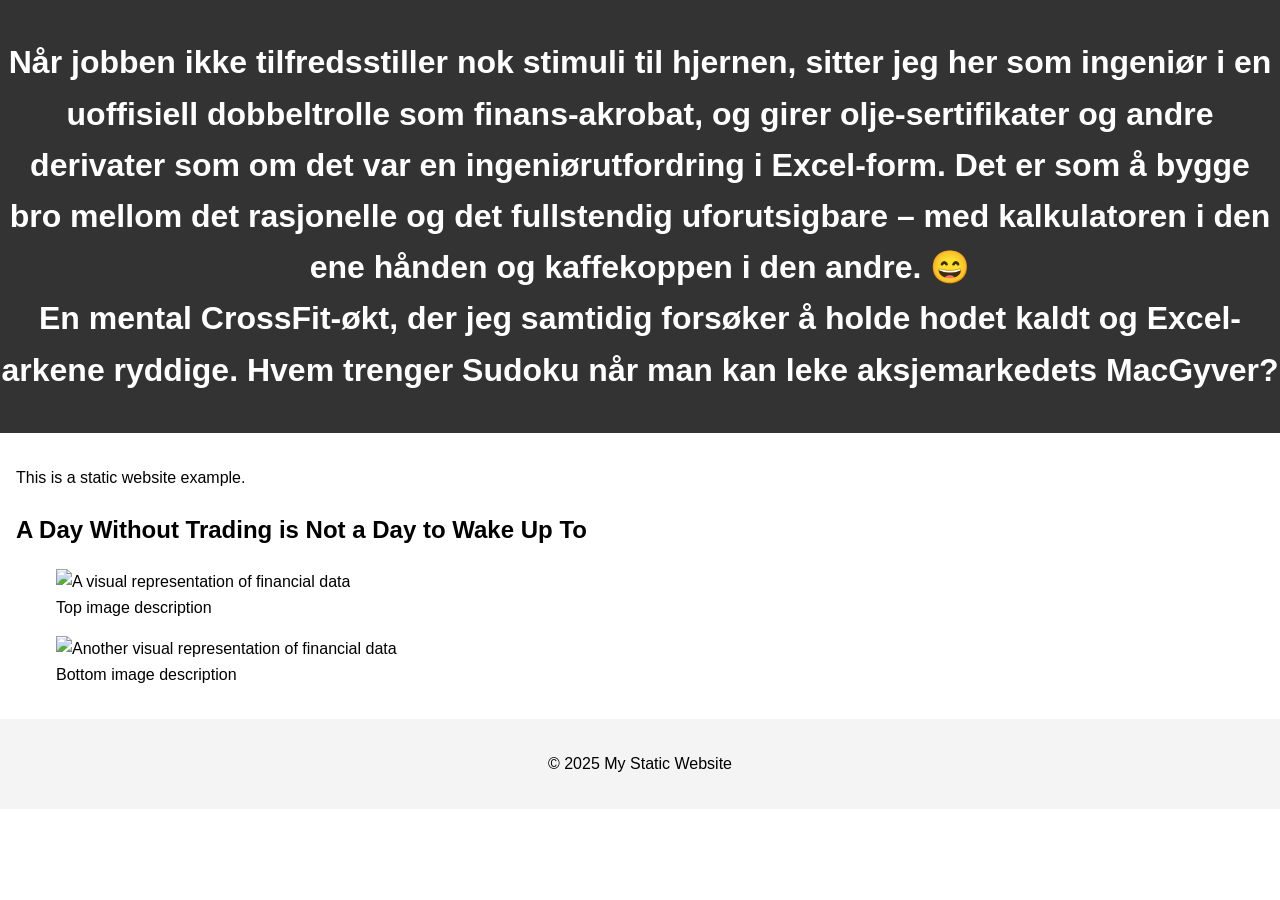
==== index.html @ ed8098d7 "Update index.html" ====
<!DOCTYPE html>
<html lang="en">
<head>
    <meta charset="UTF-8">
    <meta name="viewport" content="width=device-width, initial-scale=1.0">
    <title>My Static Website</title>
    <link rel="stylesheet" href="styles.css">
</head>
<body>
    <header>
        <h1>
            Når jobben ikke tilfredsstiller nok stimuli til hjernen, sitter jeg her som ingeniør i en uoffisiell
            dobbeltrolle som finans-akrobat, og girer olje-sertifikater og andre derivater som om det var en 
            ingeniørutfordring i Excel-form. Det er som å bygge bro mellom det rasjonelle og det fullstendig
            uforutsigbare – med kalkulatoren i den ene hånden og kaffekoppen i den andre.
             😄 
            <br>
            En mental CrossFit-økt, der jeg samtidig forsøker å holde hodet kaldt
            og Excel-arkene ryddige. Hvem trenger Sudoku når man kan leke aksjemarkedets MacGyver?
        </h1>
    </header>
    <main>
        <p>This is a static website example.</p>
        <h2>A Day Without Trading is Not a Day to Wake Up To</h2> 
        <figure>
            <img src="images/download.jpeg" alt="A visual representation of financial data">
            <figcaption>Top image description</figcaption>
        </figure>
        <figure>
            <img src="images/9fu8io.jpg" alt="Another visual representation of financial data">
            <figcaption>Bottom image description</figcaption>
        </figure>
    </main>
    <footer>
        <p>&copy; 2025 My Static Website</p>
    </footer>
</body>
</html>
---- styles.css ----
/* General styles */
body {
    font-family: Arial, sans-serif;
    line-height: 1.6;
    margin: 0;
    padding: 0;
}

/* Header styles */
header {
    background: #333;
    color: #fff;
    padding: 1rem 0;
    text-align: center;
}

/* Main content styles */
main {
    padding: 1rem;
}

/* Footer styles */
footer {
    text-align: center;
    background: #f4f4f4;
    padding: 1rem;
}

/* Image container styles */
.image-container {
    display: flex;
    flex-direction: column; /* Stack images vertically */
    align-items: center; /* Center images horizontally */
    gap: 50px; /* Add spacing between the images */
    margin-top: 20px;
}

/* Top image styles */
.image-container .top-image {
    width: 300px;
    height: 200px;
    background-image: url('download.jpeg'); /* Path to the top image */
    background-size: cover; /* Ensure the image covers the container */
    background-position: center; /* Center the image */
    border: 1px solid #ccc; /* Optional: border around the image */
    margin-bottom: 50px; /* Space below the top image */
}

/* Bottom image styles */
.image-container .bottom-image {
    width: 300px;
    height: 200px;
    background-image: url('9fu8io.jpg'); /* Path to the bottom image */
    background-size: cover; /* Ensure the image covers the container */
    background-position: center; /* Center the image */
    border: 1px solid #ccc; /* Optional: border around the image */
}
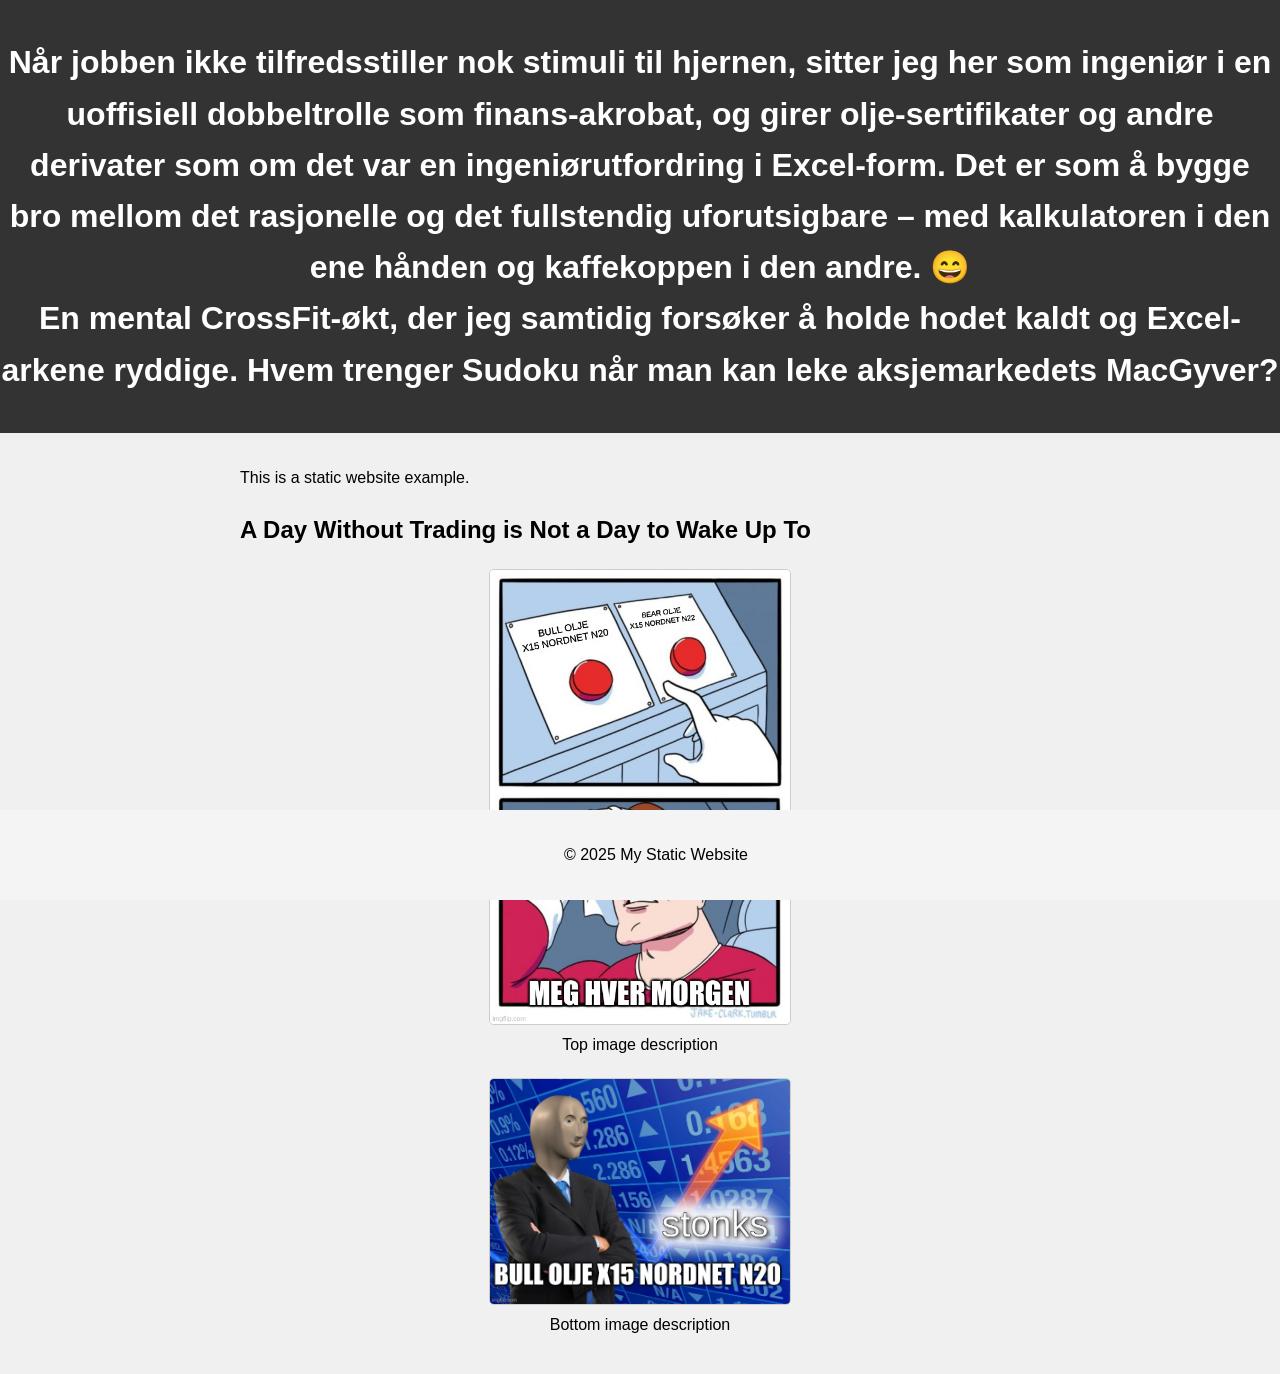
==== commit f4db2632: "Update index.html" ====
--- a/index.html
+++ b/index.html
@@ -23,11 +23,11 @@
         <p>This is a static website example.</p>
         <h2>A Day Without Trading is Not a Day to Wake Up To</h2> 
         <figure>
-            <img src="images/download.jpeg" alt="A visual representation of financial data">
+            <img src="download.jpeg" alt="A visual representation of financial data">
             <figcaption>Top image description</figcaption>
         </figure>
         <figure>
-            <img src="images/9fu8io.jpg" alt="Another visual representation of financial data">
+            <img src="9fu8io.jpg" alt="Another visual representation of financial data">
             <figcaption>Bottom image description</figcaption>
         </figure>
     </main>
--- a/styles.css
+++ b/styles.css
@@ -4,11 +4,12 @@
     line-height: 1.6;
     margin: 0;
     padding: 0;
+    background-color: #f0f0f0; /* Light gray background */
 }
 
 /* Header styles */
 header {
-    background: #333;
+    background-color: #333;
     color: #fff;
     padding: 1rem 0;
     text-align: center;
@@ -17,42 +18,37 @@
 /* Main content styles */
 main {
     padding: 1rem;
+    max-width: 800px; /* Limit width for better readability */
+    margin: 0 auto; /* Center content horizontally */
 }
 
 /* Footer styles */
 footer {
     text-align: center;
-    background: #f4f4f4;
+    background-color: #f4f4f4;
     padding: 1rem;
+    position: fixed; /* Make footer stick to the bottom */
+    bottom: 0;
+    width: 100%;
 }
 
 /* Image container styles */
-.image-container {
-    display: flex;
-    flex-direction: column; /* Stack images vertically */
-    align-items: center; /* Center images horizontally */
-    gap: 50px; /* Add spacing between the images */
-    margin-top: 20px;
+figure {
+    margin: 20px 0; 
+    text-align: center; 
 }
 
-/* Top image styles */
-.image-container .top-image {
-    width: 300px;
-    height: 200px;
-    background-image: url('download.jpeg'); /* Path to the top image */
-    background-size: cover; /* Ensure the image covers the container */
-    background-position: center; /* Center the image */
-    border: 1px solid #ccc; /* Optional: border around the image */
-    margin-bottom: 50px; /* Space below the top image */
+/* Image styles */
+figure img {
+    max-width: 300px; /* Responsive image sizing */
+    height: auto; 
+    border: 1px solid #ccc; 
+    border-radius: 5px; 
 }
 
-/* Bottom image styles */
-.image-container .bottom-image {
-    width: 300px;
-    height: 200px;
-    background-image: url('9fu8io.jpg'); /* Path to the bottom image */
-    background-size: cover; /* Ensure the image covers the container */
-    background-position: center; /* Center the image */
-    border: 1px solid #ccc; /* Optional: border around the image */
+/* Responsive adjustments */
+@media (max-width: 600px) {
+    figure img {
+        max-width: 100%; 
+    }
 }
-
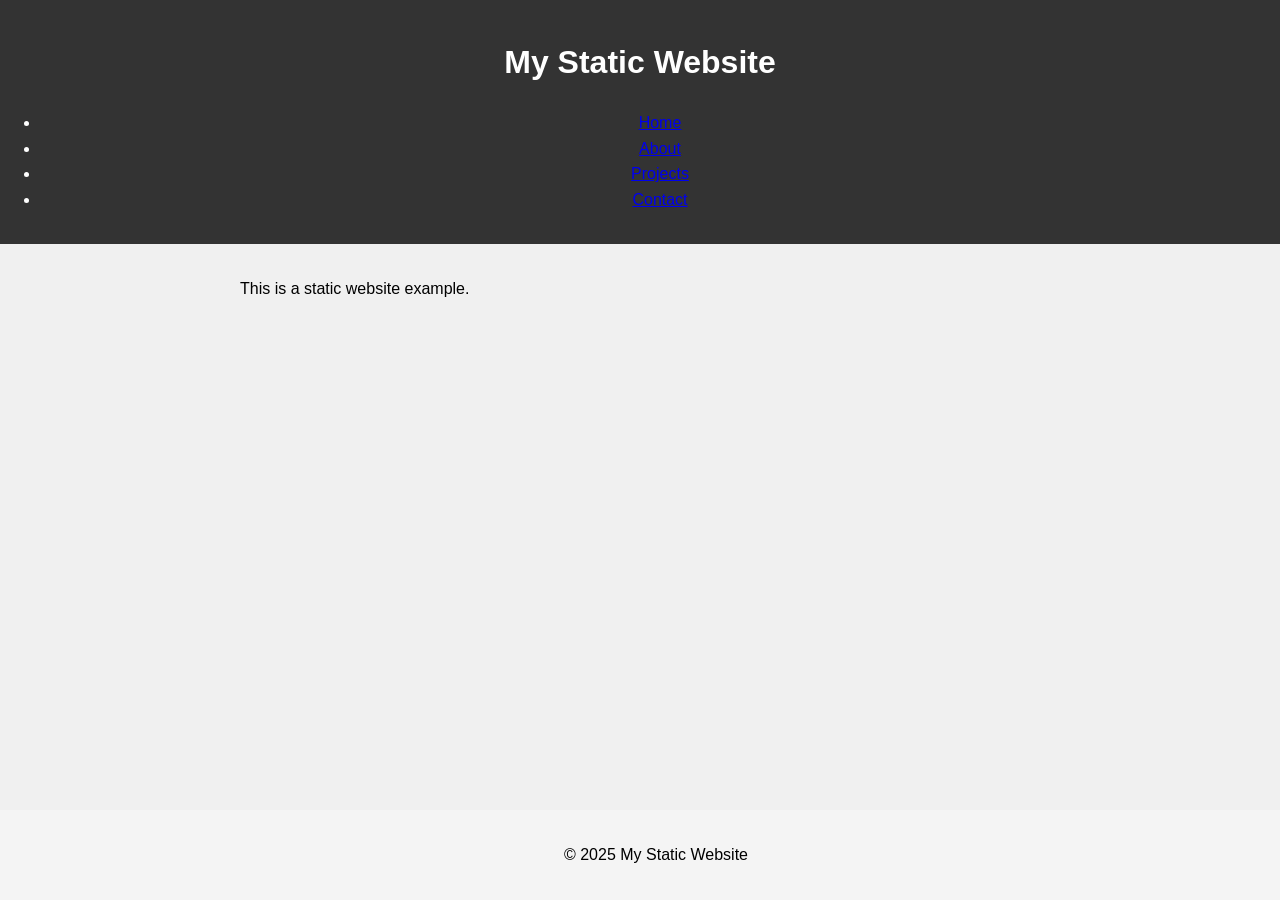
==== commit 43ca78e5: "Update index.html" ====
--- a/index.html
+++ b/index.html
@@ -1,38 +1,33 @@
 <!DOCTYPE html>
 <html lang="en">
 <head>
-    <meta charset="UTF-8">
-    <meta name="viewport" content="width=device-width, initial-scale=1.0">
-    <title>My Static Website</title>
-    <link rel="stylesheet" href="styles.css">
+  <meta charset="UTF-8">
+  <meta name="viewport" content="width=device-width, initial-scale=1">
+  <title>My Static Website</title>
+  <link rel="stylesheet" href="styles.css">
 </head>
 <body>
-    <header>
-        <h1>
-            Når jobben ikke tilfredsstiller nok stimuli til hjernen, sitter jeg her som ingeniør i en uoffisiell
-            dobbeltrolle som finans-akrobat, og girer olje-sertifikater og andre derivater som om det var en 
-            ingeniørutfordring i Excel-form. Det er som å bygge bro mellom det rasjonelle og det fullstendig
-            uforutsigbare – med kalkulatoren i den ene hånden og kaffekoppen i den andre.
-             😄 
-            <br>
-            En mental CrossFit-økt, der jeg samtidig forsøker å holde hodet kaldt
-            og Excel-arkene ryddige. Hvem trenger Sudoku når man kan leke aksjemarkedets MacGyver?
-        </h1>
-    </header>
-    <main>
-        <p>This is a static website example.</p>
-        <h2>A Day Without Trading is Not a Day to Wake Up To</h2> 
-        <figure>
-            <img src="download.jpeg" alt="A visual representation of financial data">
-            <figcaption>Top image description</figcaption>
-        </figure>
-        <figure>
-            <img src="9fu8io.jpg" alt="Another visual representation of financial data">
-            <figcaption>Bottom image description</figcaption>
-        </figure>
-    </main>
-    <footer>
-        <p>&copy; 2025 My Static Website</p>
-    </footer>
+  <header>
+    <div class="container">
+      <h1>My Static Website</h1>
+      <nav>
+        <ul class="nav-menu">
+          <li><a href="index.html" class="active">Home</a></li>
+          <li><a href="about.html">About</a></li>
+          <li><a href="projects.html">Projects</a></li>
+          <li><a href="contact.html">Contact</a></li>
+        </ul>
+      </nav>
+    </div>
+  </header>
+
+  <main>
+    <p>This is a static website example.</p>
+    <!-- rest of your index content -->
+  </main>
+
+  <footer>
+    <p>&copy; 2025 My Static Website</p>
+  </footer>
 </body>
 </html>
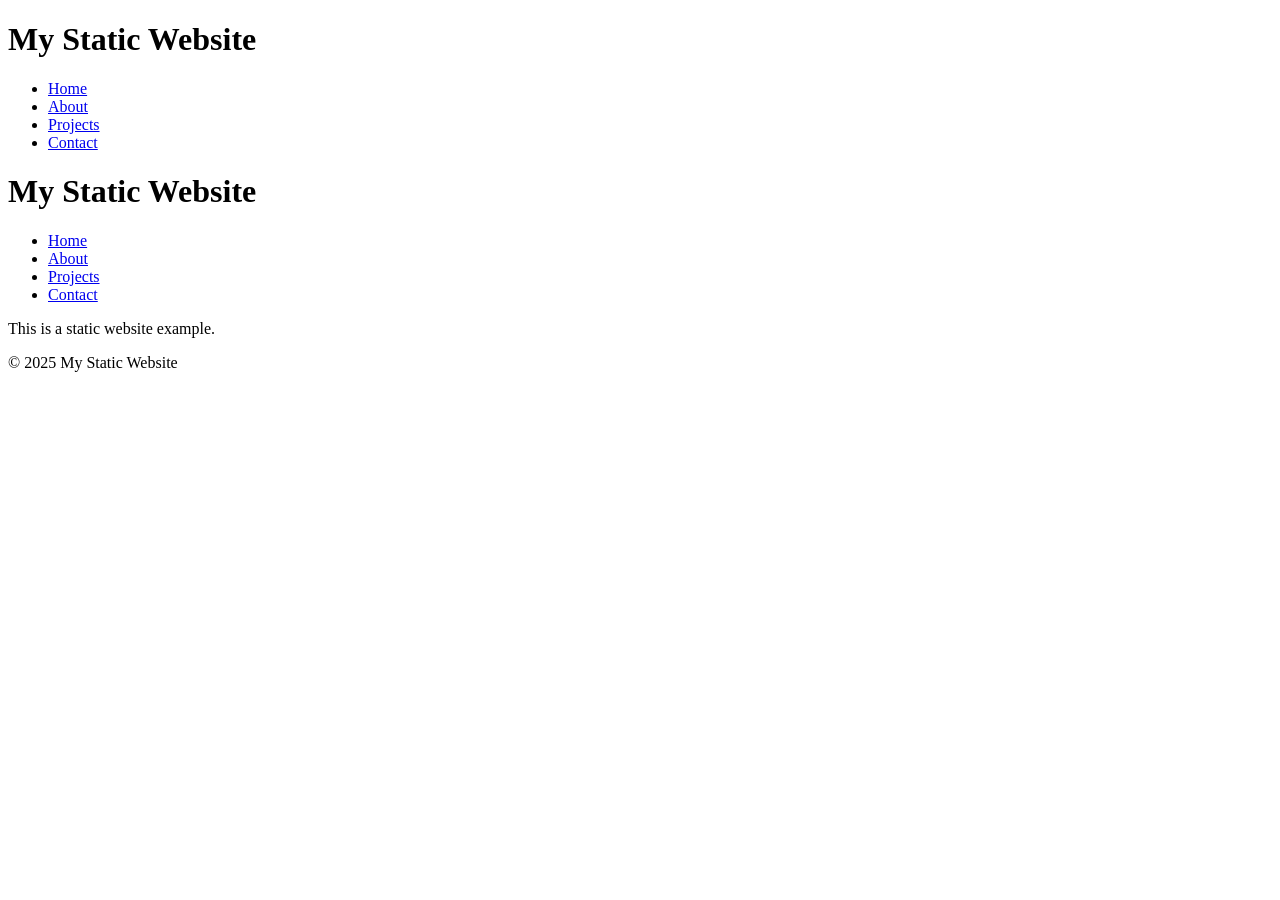
==== commit 0f4fffe1: "Update index.html" ====
--- a/index.html
+++ b/index.html
@@ -1,11 +1,19 @@
 <!DOCTYPE html>
 <html lang="en">
-<head>
-  <meta charset="UTF-8">
-  <meta name="viewport" content="width=device-width, initial-scale=1">
-  <title>My Static Website</title>
-  <link rel="stylesheet" href="styles.css">
-</head>
+<header>
+  <div class="container nav-container">
+    <h1 class="site-title">My Static Website</h1>
+    <nav>
+      <ul class="nav-menu">
+        <li><a href="index.html" class="active">Home</a></li>
+        <li><a href="about.html">About</a></li>
+        <li><a href="projects.html">Projects</a></li>
+        <li><a href="contact.html">Contact</a></li>
+      </ul>
+    </nav>
+  </div>
+</header>
+
 <body>
   <header>
     <div class="container">
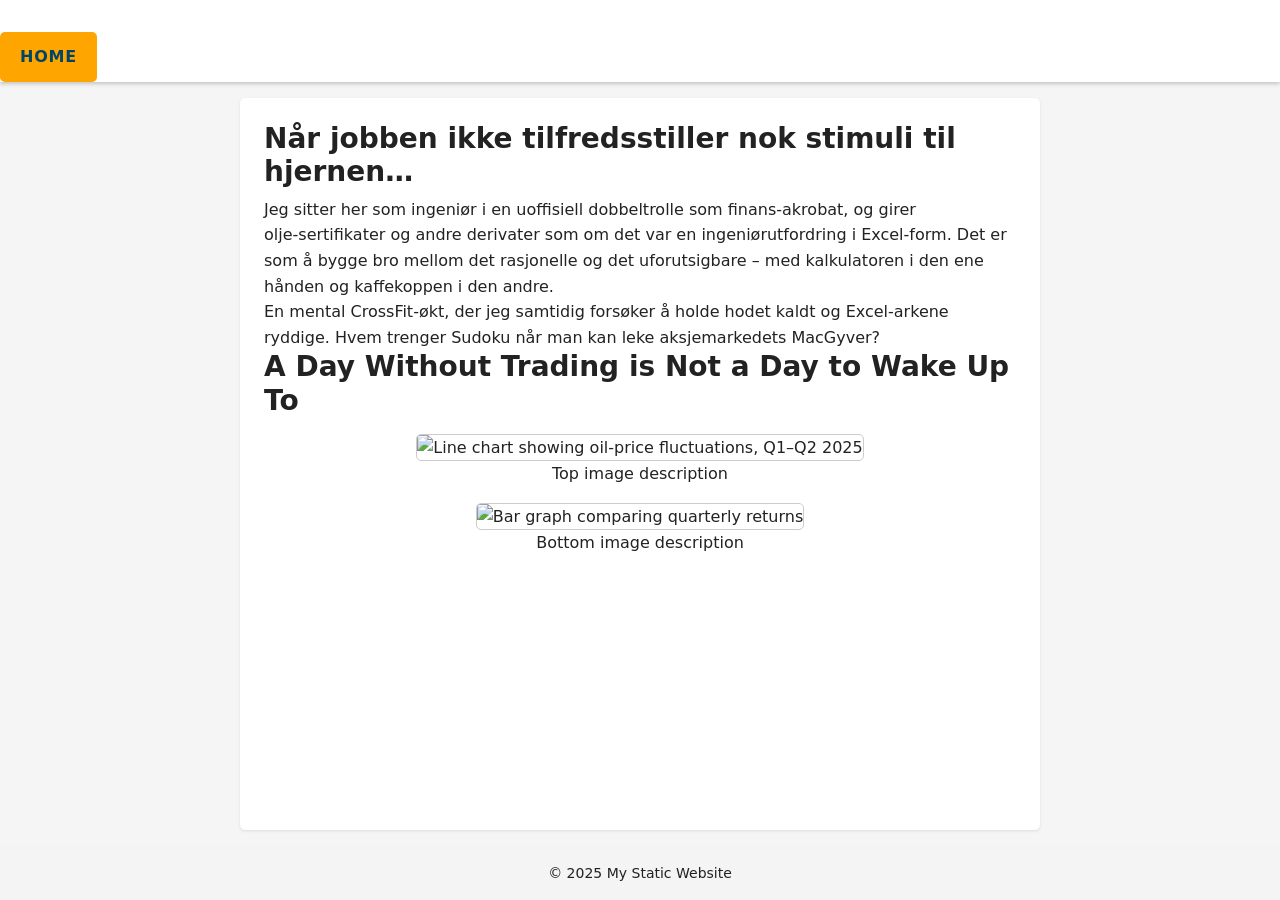
==== commit d5e7a8b1: "Update index.html" ====
--- a/index.html
+++ b/index.html
@@ -1,23 +1,16 @@
 <!DOCTYPE html>
 <html lang="en">
-<header>
-  <div class="container nav-container">
-    <h1 class="site-title">My Static Website</h1>
-    <nav>
-      <ul class="nav-menu">
-        <li><a href="index.html" class="active">Home</a></li>
-        <li><a href="about.html">About</a></li>
-        <li><a href="projects.html">Projects</a></li>
-        <li><a href="contact.html">Contact</a></li>
-      </ul>
-    </nav>
-  </div>
-</header>
-
+<head>
+  <meta charset="UTF-8">
+  <meta name="viewport" content="width=device-width, initial-scale=1">
+  <title>My Static Website</title>
+  <link rel="stylesheet" href="styles.css">
+</head>
 <body>
   <header>
-    <div class="container">
-      <h1>My Static Website</h1>
+    <div class="container nav-container">
+      <!-- Only H1 on the page: site title -->
+      <h1 class="site-title">My Static Website</h1>
       <nav>
         <ul class="nav-menu">
           <li><a href="index.html" class="active">Home</a></li>
@@ -30,8 +23,37 @@
   </header>
 
   <main>
-    <p>This is a static website example.</p>
-    <!-- rest of your index content -->
+    <!-- Demote the long tagline to H2 (or <p>) -->
+    <section>
+      <h2>Når jobben ikke tilfredsstiller nok stimuli til hjernen…</h2>
+      <p>
+        Jeg sitter her som ingeniør i en uoffisiell dobbeltrolle som finans‑akrobat, og girer olje‑sertifikater 
+        og andre derivater som om det var en ingeniørutfordring i Excel‑form. Det er som å bygge bro mellom 
+        det rasjonelle og det uforutsigbare – med kalkulatoren i den ene hånden og kaffekoppen i den andre.
+      </p>
+      <p>
+        En mental CrossFit‑økt, der jeg samtidig forsøker å holde hodet kaldt
+        og Excel‑arkene ryddige. Hvem trenger Sudoku når man kan leke aksjemarkedets MacGyver?
+      </p>
+    </section>
+
+    <section>
+      <h2>A Day Without Trading is Not a Day to Wake Up To</h2>
+      <figure>
+        <picture>
+          <source srcset="download.webp" type="image/webp">
+          <img src="download.jpeg" alt="Line chart showing oil‑price fluctuations, Q1–Q2 2025" loading="lazy">
+        </picture>
+        <figcaption>Top image description</figcaption>
+      </figure>
+      <figure>
+        <picture>
+          <source srcset="9fu8io.webp" type="image/webp">
+          <img src="9fu8io.jpg" alt="Bar graph comparing quarterly returns" loading="lazy">
+        </picture>
+        <figcaption>Bottom image description</figcaption>
+      </figure>
+    </section>
   </main>
 
   <footer>
--- a/styles.css
+++ b/styles.css
@@ -0,0 +1,195 @@
+
+
+/* ==========================================================================
+   1. Theme Variables
+   ========================================================================== */
+:root {
+    --font-sans: system-ui, -apple-system, BlinkMacSystemFont, "Segoe UI", Roboto,
+                 Arial, sans-serif;
+    --color-bg: #f5f5f5;           /* light‑grey page background */
+    --color-header: #004466;       /* dark blue nav bar */
+    --color-header-text: #ffffff;  /* header text */
+    --color-text: #222222;         /* body text */
+    --color-footer-bg: #f4f4f4;     /* footer background */
+    --color-border: #cccccc;       /* borders */
+    --color-accent: #ffa500;       /* active link accent */
+    --color-hover: #0277bd;        /* hover state */
+    --space: 1rem;                 /* base spacing */
+    --radius: 0.3125rem;           /* border‑radius (5px) */
+}
+
+/* ==========================================================================
+   2. Global Resets & Base Layout
+   ========================================================================== */
+*,
+*::before,
+*::after {
+    box-sizing: border-box;
+    margin: 0;
+    padding: 0;
+}
+
+html, body {
+    height: 100%;
+}
+
+body {
+    display: flex;
+    flex-direction: column;
+    font-family: var(--font-sans);
+    line-height: 1.6;
+    background-color: var(--color-bg);
+    color: var(--color-text);
+}
+
+/* ==========================================================================
+   3. Header & Navigation
+   ========================================================================== */
+header {
+    box-shadow: 0 2px 4px rgba(0,0,0,0.2);
+}
+
+.nav-container {
+    background-color: var(--color-header);
+}
+
+.nav-container .container {
+    display: flex;
+    align-items: center;
+    justify-content: space-between;
+    max-width: 50rem;      /* 800px */
+    margin: 0 auto;
+    padding: var(--space);
+}
+
+.site-title {
+    font-size: 1.25rem;
+    color: var(--color-header-text);
+    margin-right: 2rem;
+}
+
+nav .nav-menu {
+    list-style: none;
+    display: flex;
+    gap: calc(var(--space) * 1.5);
+}
+
+nav .nav-menu a {
+    display: block;
+    padding: 0.75rem 1.25rem;
+    font-weight: 700;
+    letter-spacing: 0.05em;
+    text-transform: uppercase;
+    color: var(--color-header-text);
+    text-decoration: none;
+    border-radius: var(--radius);
+    transition: background-color 0.25s, transform 0.15s;
+}
+
+nav .nav-menu a:hover,
+nav .nav-menu a:focus {
+    background-color: var(--color-hover);
+    transform: translateY(-2px);
+}
+
+nav .nav-menu a.active {
+    background-color: var(--color-accent);
+    color: var(--color-header);
+}
+
+/* ==========================================================================
+   4. Main Content Area
+   ========================================================================== */
+.container,
+main {
+    background-color: #ffffff;
+}
+
+main {
+    flex: 1;
+    padding: var(--space);
+    max-width: 50rem;      /* 800px */
+    width: 100%;
+    margin: var(--space) auto;
+    box-shadow: 0 1px 3px rgba(0,0,0,0.1);
+    border-radius: var(--radius);
+}
+
+/* ==========================================================================
+   5. Footer
+   ========================================================================== */
+footer {
+    background-color: var(--color-footer-bg);
+    padding: var(--space);
+    text-align: center;
+    font-size: 0.875rem;   /* 14px */
+}
+
+/* ==========================================================================
+   6. Typography
+   ========================================================================== */
+h1, h2, h3, h4, h5, h6 {
+    line-height: 1.2;
+    margin-bottom: calc(var(--space) / 2);
+}
+
+h1 { font-size: clamp(1.5rem, 4vw, 2.5rem); }
+h2 { font-size: clamp(1.25rem, 3vw, 1.75rem); }
+
+p + h2 {
+    margin-top: var(--space);
+}
+
+/* ==========================================================================
+   7. Figures & Images
+   ========================================================================== */
+figure {
+    margin: var(--space) 0;
+    text-align: center;
+}
+
+figure img {
+    max-width: 100%;
+    height: auto;
+    border: 1px solid var(--color-border);
+    border-radius: var(--radius);
+}
+
+/* ==========================================================================
+   8. Utility Classes
+   ========================================================================== */
+/* For screen‑reader only text */
+.visually-hidden {
+    position: absolute !important;
+    width: 1px; height: 1px;
+    padding: 0; margin: -1px;
+    overflow: hidden;
+    clip: rect(0,0,0,0);
+    white-space: nowrap;
+    border: 0;
+}
+
+/* ==========================================================================
+   9. Focus Styles (Accessibility)
+   ========================================================================== */
+:focus {
+    outline: 2px dashed #005fcc;
+    outline-offset: 2px;
+}
+
+/* ==========================================================================
+   10. Print Styles
+   ========================================================================== */
+@media print {
+    body  { background: #fff; color: #000; }
+    header, footer { display: none; }
+}
+
+/* ==========================================================================
+   11. Responsive (Mobile‑First)
+   ========================================================================== */
+@media (min-width: 37.5rem) { /* 600px */
+    main {
+        padding: calc(var(--space) * 1.5);
+    }
+}
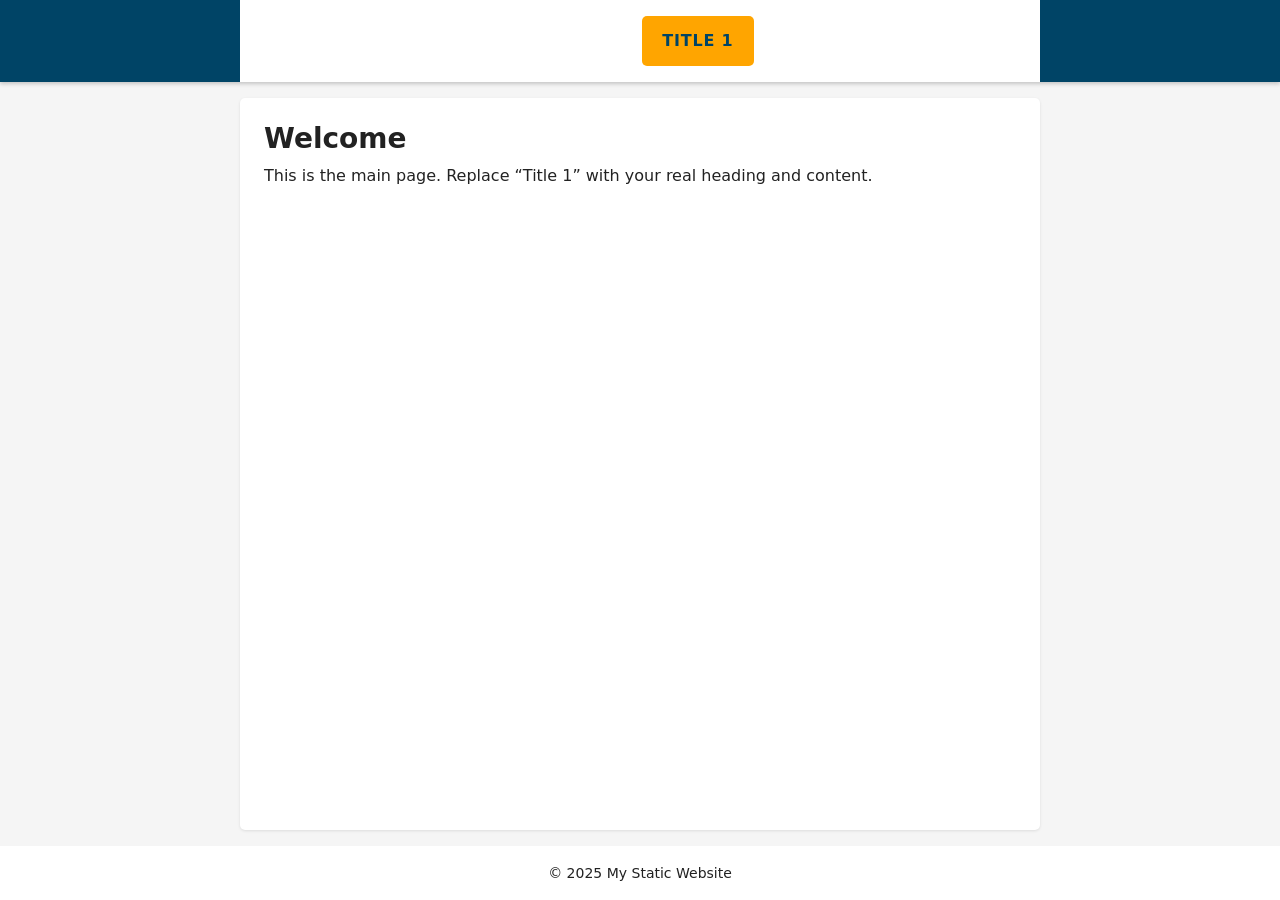
==== commit b8cf3599: "Update index.html" ====
--- a/index.html
+++ b/index.html
@@ -2,62 +2,34 @@
 <html lang="en">
 <head>
   <meta charset="UTF-8">
-  <meta name="viewport" content="width=device-width, initial-scale=1">
+  <meta name="viewport" content="width=device-width,initial-scale=1">
   <title>My Static Website</title>
   <link rel="stylesheet" href="styles.css">
 </head>
 <body>
-  <header>
-    <div class="container nav-container">
-      <!-- Only H1 on the page: site title -->
+  <header class="nav-container">
+    <div class="container">
       <h1 class="site-title">My Static Website</h1>
       <nav>
         <ul class="nav-menu">
-          <li><a href="index.html" class="active">Home</a></li>
-          <li><a href="about.html">About</a></li>
-          <li><a href="projects.html">Projects</a></li>
-          <li><a href="contact.html">Contact</a></li>
+          <li><a href="index.html" class="active">Title 1</a></li>
+          <li><a href="title2.html">Title 2</a></li>
+          <li><a href="title3.html">Title 3</a></li>
         </ul>
       </nav>
     </div>
   </header>
 
-  <main>
-    <!-- Demote the long tagline to H2 (or <p>) -->
+  <main class="container">
     <section>
-      <h2>Når jobben ikke tilfredsstiller nok stimuli til hjernen…</h2>
-      <p>
-        Jeg sitter her som ingeniør i en uoffisiell dobbeltrolle som finans‑akrobat, og girer olje‑sertifikater 
-        og andre derivater som om det var en ingeniørutfordring i Excel‑form. Det er som å bygge bro mellom 
-        det rasjonelle og det uforutsigbare – med kalkulatoren i den ene hånden og kaffekoppen i den andre.
-      </p>
-      <p>
-        En mental CrossFit‑økt, der jeg samtidig forsøker å holde hodet kaldt
-        og Excel‑arkene ryddige. Hvem trenger Sudoku når man kan leke aksjemarkedets MacGyver?
-      </p>
-    </section>
-
-    <section>
-      <h2>A Day Without Trading is Not a Day to Wake Up To</h2>
-      <figure>
-        <picture>
-          <source srcset="download.webp" type="image/webp">
-          <img src="download.jpeg" alt="Line chart showing oil‑price fluctuations, Q1–Q2 2025" loading="lazy">
-        </picture>
-        <figcaption>Top image description</figcaption>
-      </figure>
-      <figure>
-        <picture>
-          <source srcset="9fu8io.webp" type="image/webp">
-          <img src="9fu8io.jpg" alt="Bar graph comparing quarterly returns" loading="lazy">
-        </picture>
-        <figcaption>Bottom image description</figcaption>
-      </figure>
+      <h2>Welcome</h2>
+      <p>This is the main page. Replace “Title 1” with your real heading and content.</p>
     </section>
   </main>
 
-  <footer>
-    <p>&copy; 2025 My Static Website</p>
+  <footer class="container">
+    <p>&copy; 2025 My Static Website</p>
   </footer>
 </body>
 </html>
+
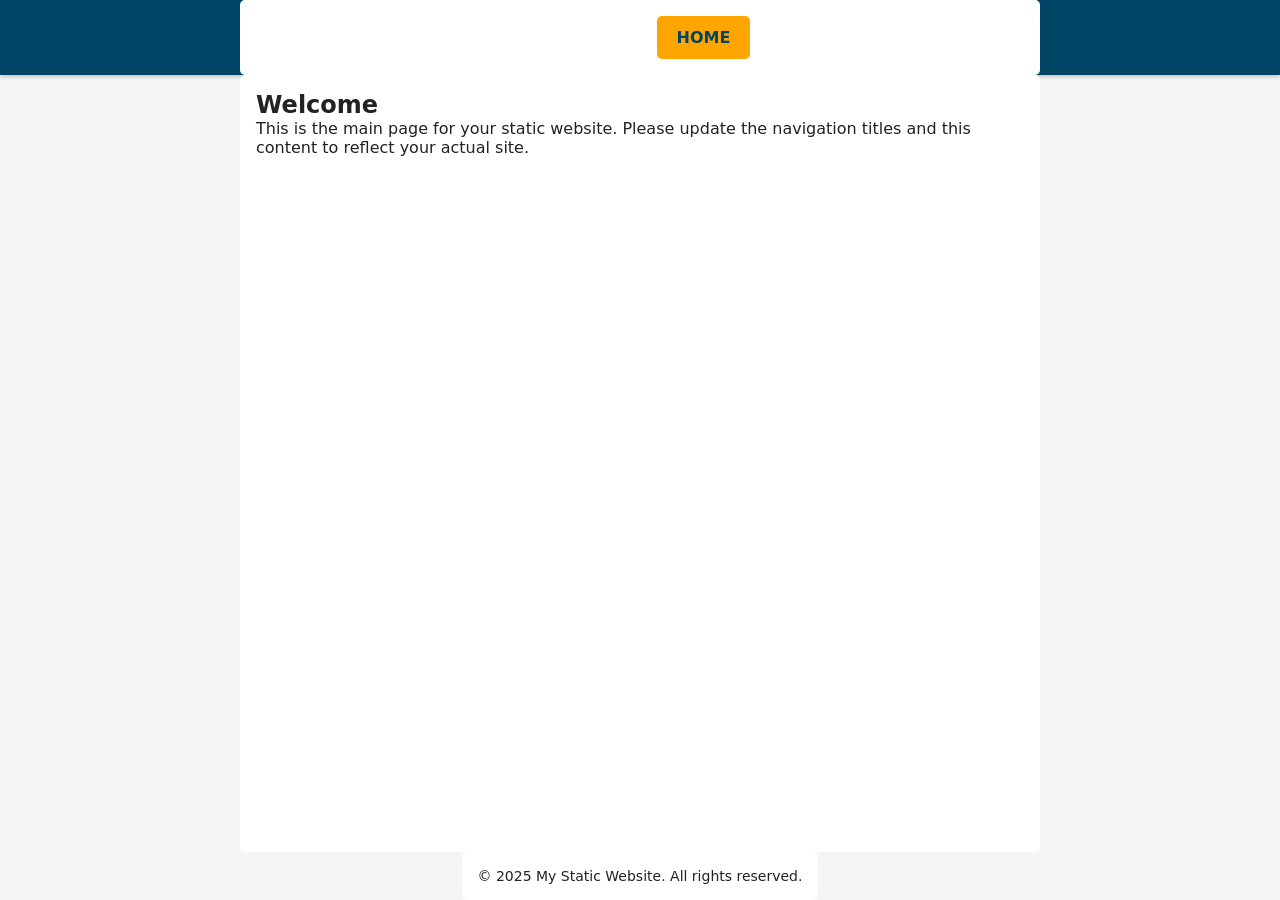
==== commit 10783a5a: "Update index.html" ====
--- a/index.html
+++ b/index.html
@@ -4,17 +4,18 @@
   <meta charset="UTF-8">
   <meta name="viewport" content="width=device-width,initial-scale=1">
   <title>My Static Website</title>
+  <meta name="description" content="Welcome to My Static Website. Learn more about our content and navigation.">
   <link rel="stylesheet" href="styles.css">
 </head>
 <body>
   <header class="nav-container">
     <div class="container">
       <h1 class="site-title">My Static Website</h1>
-      <nav>
+      <nav aria-label="Main navigation">
         <ul class="nav-menu">
-          <li><a href="index.html" class="active">Title 1</a></li>
-          <li><a href="title2.html">Title 2</a></li>
-          <li><a href="title3.html">Title 3</a></li>
+          <li><a href="index.html" class="active" aria-current="page">Home</a></li>
+          <li><a href="title2.html">About</a></li>
+          <li><a href="title3.html">Contact</a></li>
         </ul>
       </nav>
     </div>
@@ -23,13 +24,14 @@
   <main class="container">
     <section>
       <h2>Welcome</h2>
-      <p>This is the main page. Replace “Title 1” with your real heading and content.</p>
+      <p>This is the main page for your static website. Please update the navigation titles and this content to reflect your actual site.</p>
+      <!-- Example image usage -->
+      <!-- <img src="your-image.jpg" alt="Description of image" /> -->
     </section>
   </main>
 
   <footer class="container">
-    <p>&copy; 2025 My Static Website</p>
+    <p>&copy; 2025 My Static Website. All rights reserved.</p>
   </footer>
 </body>
 </html>
-
--- a/styles.css
+++ b/styles.css
@@ -1,195 +1,88 @@
-
-
-/* ==========================================================================
-   1. Theme Variables
-   ========================================================================== */
 :root {
-    --font-sans: system-ui, -apple-system, BlinkMacSystemFont, "Segoe UI", Roboto,
-                 Arial, sans-serif;
-    --color-bg: #f5f5f5;           /* light‑grey page background */
-    --color-header: #004466;       /* dark blue nav bar */
-    --color-header-text: #ffffff;  /* header text */
-    --color-text: #222222;         /* body text */
-    --color-footer-bg: #f4f4f4;     /* footer background */
-    --color-border: #cccccc;       /* borders */
-    --color-accent: #ffa500;       /* active link accent */
-    --color-hover: #0277bd;        /* hover state */
-    --space: 1rem;                 /* base spacing */
-    --radius: 0.3125rem;           /* border‑radius (5px) */
+  --font-sans: system-ui, sans-serif;
+  --bg-page: #f5f5f5;
+  --bg-header: #004466;
+  --text-header: #fff;
+  --text-body: #222;
+  --accent: #ffa500;
+  --hover: #0277bd;
+  --space: 1rem;
+  --radius: 0.3125rem;
 }
 
-/* ==========================================================================
-   2. Global Resets & Base Layout
-   ========================================================================== */
 *,
 *::before,
-*::after {
-    box-sizing: border-box;
-    margin: 0;
-    padding: 0;
+*::after { box-sizing: border-box; margin: 0; padding: 0; }
+
+body {
+  font-family: var(--font-sans);
+  background: var(--bg-page);
+  color: var(--text-body);
+  display: flex;
+  flex-direction: column;
+  min-height: 100vh;
 }
 
-html, body {
-    height: 100%;
-}
-
-body {
-    display: flex;
-    flex-direction: column;
-    font-family: var(--font-sans);
-    line-height: 1.6;
-    background-color: var(--color-bg);
-    color: var(--color-text);
-}
-
-/* ==========================================================================
-   3. Header & Navigation
-   ========================================================================== */
-header {
-    box-shadow: 0 2px 4px rgba(0,0,0,0.2);
+.container {
+  max-width: 50rem;
+  margin: 0 auto;
+  padding: var(--space);
+  background: #fff;
+  border-radius: var(--radius);
 }
 
 .nav-container {
-    background-color: var(--color-header);
+  background: var(--bg-header);
+  box-shadow: 0 2px 4px rgba(0,0,0,0.2);
 }
 
 .nav-container .container {
-    display: flex;
-    align-items: center;
-    justify-content: space-between;
-    max-width: 50rem;      /* 800px */
-    margin: 0 auto;
-    padding: var(--space);
+  display: flex;
+  justify-content: space-between;
+  align-items: center;
 }
 
 .site-title {
-    font-size: 1.25rem;
-    color: var(--color-header-text);
-    margin-right: 2rem;
+  color: var(--text-header);
+  font-size: 1.25rem;
 }
 
 nav .nav-menu {
-    list-style: none;
-    display: flex;
-    gap: calc(var(--space) * 1.5);
+  list-style: none;
+  display: flex;
+  gap: calc(var(--space) * 1.5);
 }
 
 nav .nav-menu a {
-    display: block;
-    padding: 0.75rem 1.25rem;
-    font-weight: 700;
-    letter-spacing: 0.05em;
-    text-transform: uppercase;
-    color: var(--color-header-text);
-    text-decoration: none;
-    border-radius: var(--radius);
-    transition: background-color 0.25s, transform 0.15s;
+  display: block;
+  padding: 0.75rem 1.25rem;
+  color: var(--text-header);
+  text-decoration: none;
+  text-transform: uppercase;
+  font-weight: 700;
+  border-radius: var(--radius);
+  transition: background 0.25s, transform 0.15s;
 }
 
 nav .nav-menu a:hover,
 nav .nav-menu a:focus {
-    background-color: var(--color-hover);
-    transform: translateY(-2px);
+  background: var(--hover);
+  transform: translateY(-2px);
 }
 
 nav .nav-menu a.active {
-    background-color: var(--color-accent);
-    color: var(--color-header);
-}
-
-/* ==========================================================================
-   4. Main Content Area
-   ========================================================================== */
-.container,
-main {
-    background-color: #ffffff;
+  background: var(--accent);
+  color: var(--bg-header);
 }
 
 main {
-    flex: 1;
-    padding: var(--space);
-    max-width: 50rem;      /* 800px */
-    width: 100%;
-    margin: var(--space) auto;
-    box-shadow: 0 1px 3px rgba(0,0,0,0.1);
-    border-radius: var(--radius);
+  flex: 1;
+  margin: var(--space) 0;
 }
 
-/* ==========================================================================
-   5. Footer
-   ========================================================================== */
 footer {
-    background-color: var(--color-footer-bg);
-    padding: var(--space);
-    text-align: center;
-    font-size: 0.875rem;   /* 14px */
+  text-align: center;
+  padding: var(--space);
+  font-size: 0.875rem;
 }
 
-/* ==========================================================================
-   6. Typography
-   ========================================================================== */
-h1, h2, h3, h4, h5, h6 {
-    line-height: 1.2;
-    margin-bottom: calc(var(--space) / 2);
-}
-
-h1 { font-size: clamp(1.5rem, 4vw, 2.5rem); }
-h2 { font-size: clamp(1.25rem, 3vw, 1.75rem); }
-
-p + h2 {
-    margin-top: var(--space);
-}
-
-/* ==========================================================================
-   7. Figures & Images
-   ========================================================================== */
-figure {
-    margin: var(--space) 0;
-    text-align: center;
-}
-
-figure img {
-    max-width: 100%;
-    height: auto;
-    border: 1px solid var(--color-border);
-    border-radius: var(--radius);
-}
-
-/* ==========================================================================
-   8. Utility Classes
-   ========================================================================== */
-/* For screen‑reader only text */
-.visually-hidden {
-    position: absolute !important;
-    width: 1px; height: 1px;
-    padding: 0; margin: -1px;
-    overflow: hidden;
-    clip: rect(0,0,0,0);
-    white-space: nowrap;
-    border: 0;
-}
-
-/* ==========================================================================
-   9. Focus Styles (Accessibility)
-   ========================================================================== */
-:focus {
-    outline: 2px dashed #005fcc;
-    outline-offset: 2px;
-}
-
-/* ==========================================================================
-   10. Print Styles
-   ========================================================================== */
-@media print {
-    body  { background: #fff; color: #000; }
-    header, footer { display: none; }
-}
-
-/* ==========================================================================
-   11. Responsive (Mobile‑First)
-   ========================================================================== */
-@media (min-width: 37.5rem) { /* 600px */
-    main {
-        padding: calc(var(--space) * 1.5);
-    }
-}
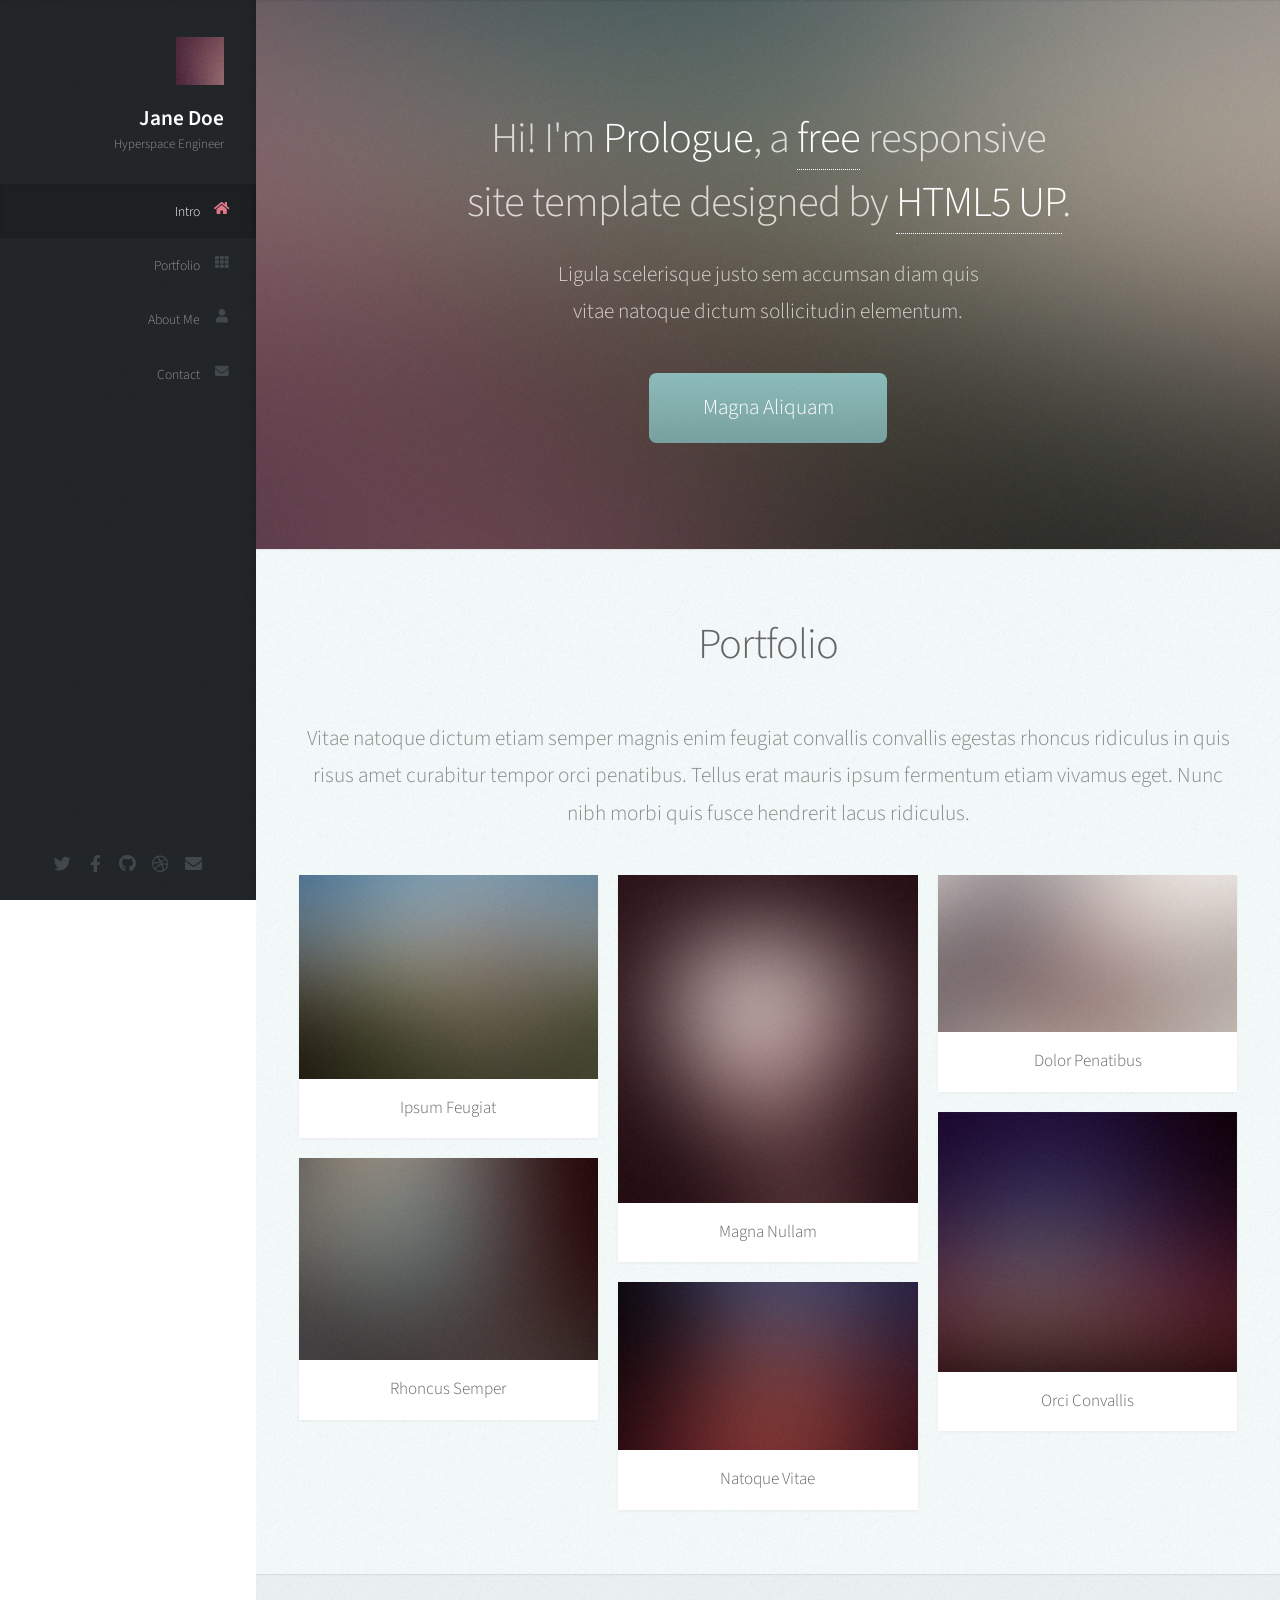
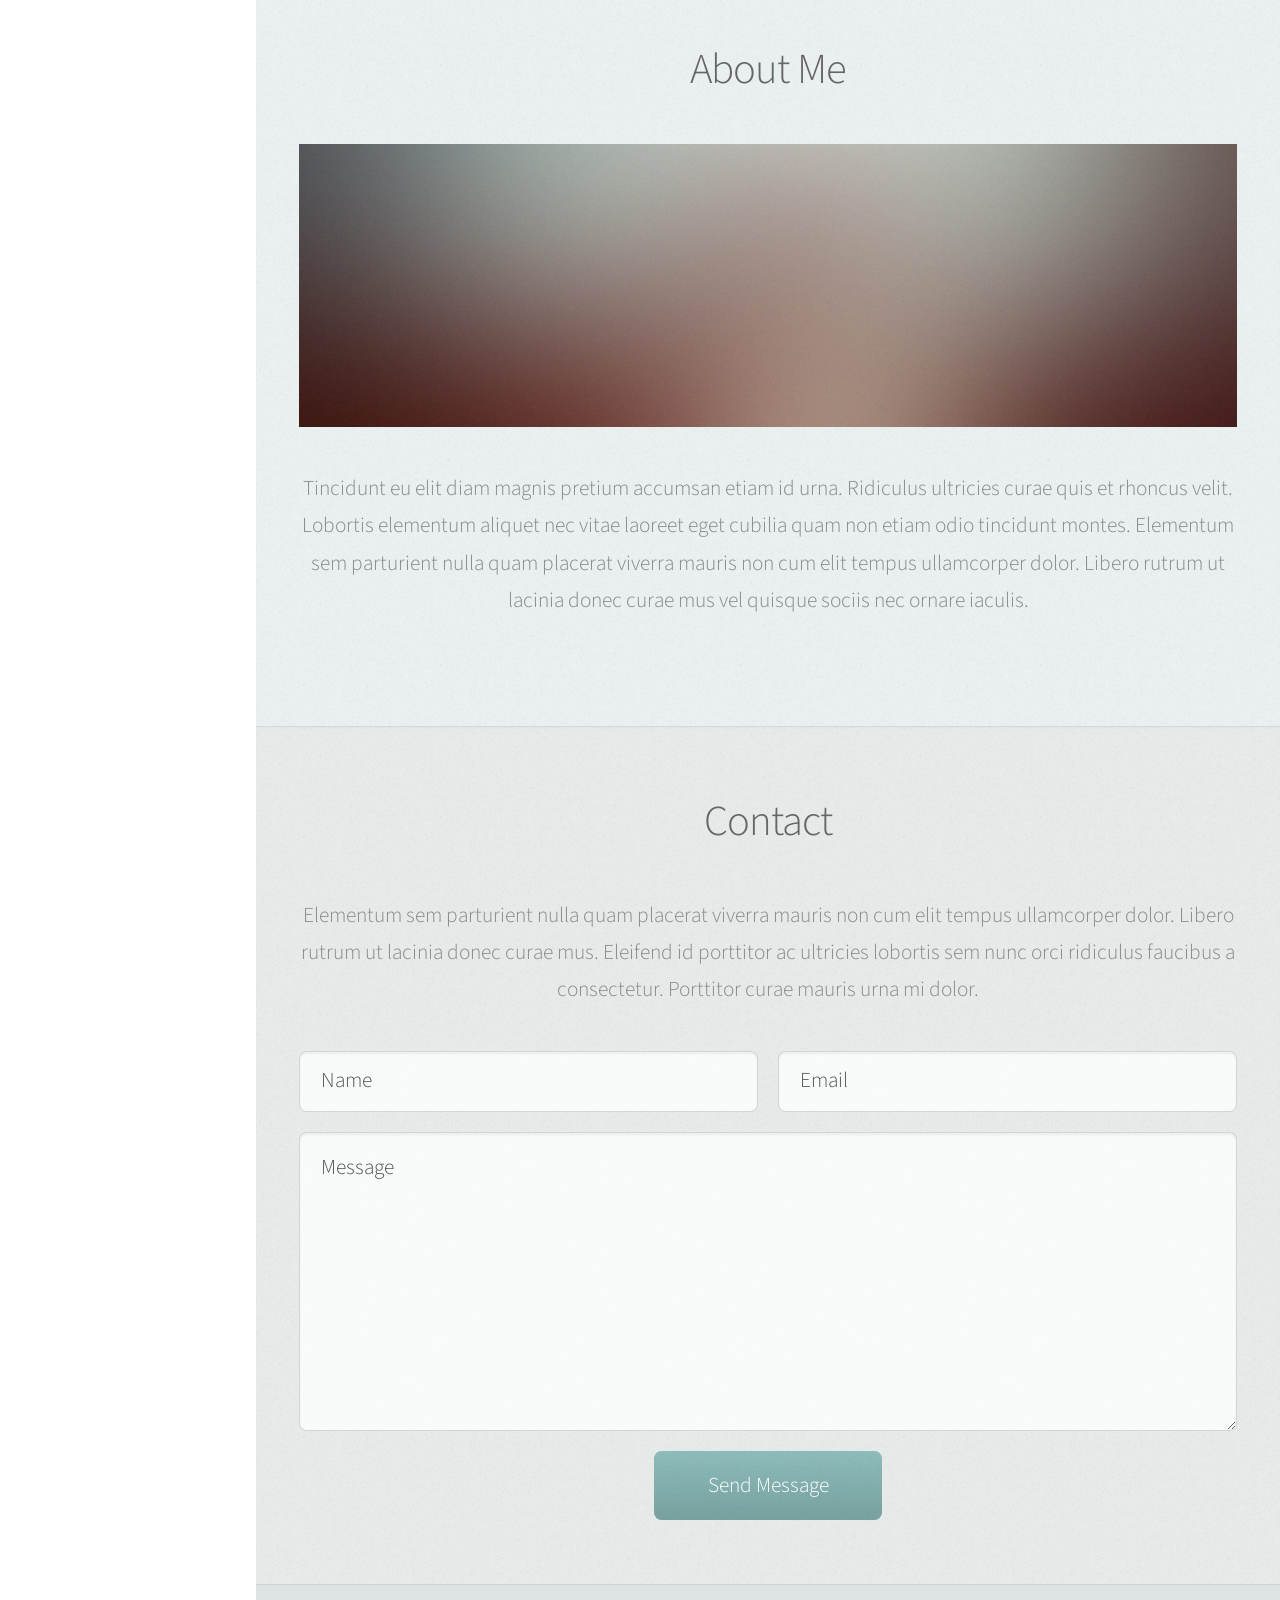
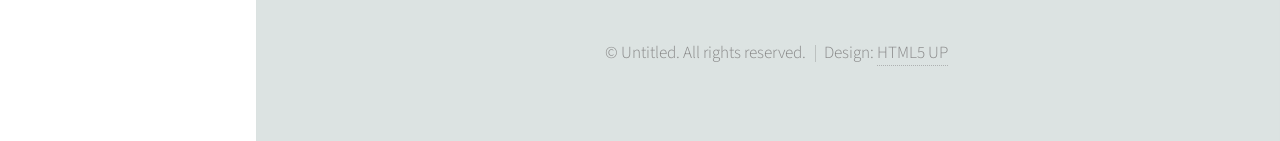
==== commit 922ccd9f: "Add files via upload" ====
--- a/index.html
+++ b/index.html
@@ -1,37 +1,208 @@
-<!DOCTYPE html>
-<html lang="en">
-<head>
-  <meta charset="UTF-8">
-  <meta name="viewport" content="width=device-width,initial-scale=1">
-  <title>My Static Website</title>
-  <meta name="description" content="Welcome to My Static Website. Learn more about our content and navigation.">
-  <link rel="stylesheet" href="styles.css">
-</head>
-<body>
-  <header class="nav-container">
-    <div class="container">
-      <h1 class="site-title">My Static Website</h1>
-      <nav aria-label="Main navigation">
-        <ul class="nav-menu">
-          <li><a href="index.html" class="active" aria-current="page">Home</a></li>
-          <li><a href="title2.html">About</a></li>
-          <li><a href="title3.html">Contact</a></li>
-        </ul>
-      </nav>
-    </div>
-  </header>
-
-  <main class="container">
-    <section>
-      <h2>Welcome</h2>
-      <p>This is the main page for your static website. Please update the navigation titles and this content to reflect your actual site.</p>
-      <!-- Example image usage -->
-      <!-- <img src="your-image.jpg" alt="Description of image" /> -->
-    </section>
-  </main>
-
-  <footer class="container">
-    <p>&copy; 2025 My Static Website. All rights reserved.</p>
-  </footer>
-</body>
-</html>
+<!DOCTYPE HTML>
+<!--
+	Prologue by HTML5 UP
+	html5up.net | @ajlkn
+	Free for personal and commercial use under the CCA 3.0 license (html5up.net/license)
+-->
+<html>
+	<head>
+		<title>Prologue by HTML5 UP</title>
+		<meta charset="utf-8" />
+		<meta name="viewport" content="width=device-width, initial-scale=1, user-scalable=no" />
+		<link rel="stylesheet" href="assets/css/main.css" />
+	</head>
+	<body class="is-preload">
+
+		<!-- Header -->
+			<div id="header">
+
+				<div class="top">
+
+					<!-- Logo -->
+						<div id="logo">
+							<span class="image avatar48"><img src="images/avatar.jpg" alt="" /></span>
+							<h1 id="title">Jane Doe</h1>
+							<p>Hyperspace Engineer</p>
+						</div>
+
+					<!-- Nav -->
+						<nav id="nav">
+							<ul>
+								<li><a href="#top" id="top-link"><span class="icon solid fa-home">Intro</span></a></li>
+								<li><a href="#portfolio" id="portfolio-link"><span class="icon solid fa-th">Portfolio</span></a></li>
+								<li><a href="#about" id="about-link"><span class="icon solid fa-user">About Me</span></a></li>
+								<li><a href="#contact" id="contact-link"><span class="icon solid fa-envelope">Contact</span></a></li>
+							</ul>
+						</nav>
+
+				</div>
+
+				<div class="bottom">
+
+					<!-- Social Icons -->
+						<ul class="icons">
+							<li><a href="#" class="icon brands fa-twitter"><span class="label">Twitter</span></a></li>
+							<li><a href="#" class="icon brands fa-facebook-f"><span class="label">Facebook</span></a></li>
+							<li><a href="#" class="icon brands fa-github"><span class="label">Github</span></a></li>
+							<li><a href="#" class="icon brands fa-dribbble"><span class="label">Dribbble</span></a></li>
+							<li><a href="#" class="icon solid fa-envelope"><span class="label">Email</span></a></li>
+						</ul>
+
+				</div>
+
+			</div>
+
+		<!-- Main -->
+			<div id="main">
+
+				<!-- Intro -->
+					<section id="top" class="one dark cover">
+						<div class="container">
+
+							<header>
+								<h2 class="alt">Hi! I'm <strong>Prologue</strong>, a <a href="http://html5up.net/license">free</a> responsive<br />
+								site template designed by <a href="http://html5up.net">HTML5 UP</a>.</h2>
+								<p>Ligula scelerisque justo sem accumsan diam quis<br />
+								vitae natoque dictum sollicitudin elementum.</p>
+							</header>
+
+							<footer>
+								<a href="#portfolio" class="button scrolly">Magna Aliquam</a>
+							</footer>
+
+						</div>
+					</section>
+
+				<!-- Portfolio -->
+					<section id="portfolio" class="two">
+						<div class="container">
+
+							<header>
+								<h2>Portfolio</h2>
+							</header>
+
+							<p>Vitae natoque dictum etiam semper magnis enim feugiat convallis convallis
+							egestas rhoncus ridiculus in quis risus amet curabitur tempor orci penatibus.
+							Tellus erat mauris ipsum fermentum etiam vivamus eget. Nunc nibh morbi quis
+							fusce hendrerit lacus ridiculus.</p>
+
+							<div class="row">
+								<div class="col-4 col-12-mobile">
+									<article class="item">
+										<a href="#" class="image fit"><img src="images/pic02.jpg" alt="" /></a>
+										<header>
+											<h3>Ipsum Feugiat</h3>
+										</header>
+									</article>
+									<article class="item">
+										<a href="#" class="image fit"><img src="images/pic03.jpg" alt="" /></a>
+										<header>
+											<h3>Rhoncus Semper</h3>
+										</header>
+									</article>
+								</div>
+								<div class="col-4 col-12-mobile">
+									<article class="item">
+										<a href="#" class="image fit"><img src="images/pic04.jpg" alt="" /></a>
+										<header>
+											<h3>Magna Nullam</h3>
+										</header>
+									</article>
+									<article class="item">
+										<a href="#" class="image fit"><img src="images/pic05.jpg" alt="" /></a>
+										<header>
+											<h3>Natoque Vitae</h3>
+										</header>
+									</article>
+								</div>
+								<div class="col-4 col-12-mobile">
+									<article class="item">
+										<a href="#" class="image fit"><img src="images/pic06.jpg" alt="" /></a>
+										<header>
+											<h3>Dolor Penatibus</h3>
+										</header>
+									</article>
+									<article class="item">
+										<a href="#" class="image fit"><img src="images/pic07.jpg" alt="" /></a>
+										<header>
+											<h3>Orci Convallis</h3>
+										</header>
+									</article>
+								</div>
+							</div>
+
+						</div>
+					</section>
+
+				<!-- About Me -->
+					<section id="about" class="three">
+						<div class="container">
+
+							<header>
+								<h2>About Me</h2>
+							</header>
+
+							<a href="#" class="image featured"><img src="images/pic08.jpg" alt="" /></a>
+
+							<p>Tincidunt eu elit diam magnis pretium accumsan etiam id urna. Ridiculus
+							ultricies curae quis et rhoncus velit. Lobortis elementum aliquet nec vitae
+							laoreet eget cubilia quam non etiam odio tincidunt montes. Elementum sem
+							parturient nulla quam placerat viverra mauris non cum elit tempus ullamcorper
+							dolor. Libero rutrum ut lacinia donec curae mus vel quisque sociis nec
+							ornare iaculis.</p>
+
+						</div>
+					</section>
+
+				<!-- Contact -->
+					<section id="contact" class="four">
+						<div class="container">
+
+							<header>
+								<h2>Contact</h2>
+							</header>
+
+							<p>Elementum sem parturient nulla quam placerat viverra
+							mauris non cum elit tempus ullamcorper dolor. Libero rutrum ut lacinia
+							donec curae mus. Eleifend id porttitor ac ultricies lobortis sem nunc
+							orci ridiculus faucibus a consectetur. Porttitor curae mauris urna mi dolor.</p>
+
+							<form method="post" action="#">
+								<div class="row">
+									<div class="col-6 col-12-mobile"><input type="text" name="name" placeholder="Name" /></div>
+									<div class="col-6 col-12-mobile"><input type="text" name="email" placeholder="Email" /></div>
+									<div class="col-12">
+										<textarea name="message" placeholder="Message"></textarea>
+									</div>
+									<div class="col-12">
+										<input type="submit" value="Send Message" />
+									</div>
+								</div>
+							</form>
+
+						</div>
+					</section>
+
+			</div>
+
+		<!-- Footer -->
+			<div id="footer">
+
+				<!-- Copyright -->
+					<ul class="copyright">
+						<li>&copy; Untitled. All rights reserved.</li><li>Design: <a href="http://html5up.net">HTML5 UP</a></li>
+					</ul>
+
+			</div>
+
+		<!-- Scripts -->
+			<script src="assets/js/jquery.min.js"></script>
+			<script src="assets/js/jquery.scrolly.min.js"></script>
+			<script src="assets/js/jquery.scrollex.min.js"></script>
+			<script src="assets/js/browser.min.js"></script>
+			<script src="assets/js/breakpoints.min.js"></script>
+			<script src="assets/js/util.js"></script>
+			<script src="assets/js/main.js"></script>
+
+	</body>
+</html>
--- a/assets/css/main.css
+++ b/assets/css/main.css
@@ -0,0 +1,2633 @@
+@import url("fontawesome-all.min.css");
+@import url("https://fonts.googleapis.com/css?family=Source+Sans+Pro:300,300italic,400,600");
+
+/*
+	Prologue by HTML5 UP
+	html5up.net | @ajlkn
+	Free for personal and commercial use under the CCA 3.0 license (html5up.net/license)
+*/
+
+html, body, div, span, applet, object,
+iframe, h1, h2, h3, h4, h5, h6, p, blockquote,
+pre, a, abbr, acronym, address, big, cite,
+code, del, dfn, em, img, ins, kbd, q, s, samp,
+small, strike, strong, sub, sup, tt, var, b,
+u, i, center, dl, dt, dd, ol, ul, li, fieldset,
+form, label, legend, table, caption, tbody,
+tfoot, thead, tr, th, td, article, aside,
+canvas, details, embed, figure, figcaption,
+footer, header, hgroup, menu, nav, output, ruby,
+section, summary, time, mark, audio, video {
+	margin: 0;
+	padding: 0;
+	border: 0;
+	font-size: 100%;
+	font: inherit;
+	vertical-align: baseline;}
+
+article, aside, details, figcaption, figure,
+footer, header, hgroup, menu, nav, section {
+	display: block;}
+
+body {
+	line-height: 1;
+}
+
+ol, ul {
+	list-style: none;
+}
+
+blockquote, q {
+	quotes: none;
+}
+
+	blockquote:before, blockquote:after, q:before, q:after {
+		content: '';
+		content: none;
+	}
+
+table {
+	border-collapse: collapse;
+	border-spacing: 0;
+}
+
+body {
+	-webkit-text-size-adjust: none;
+}
+
+mark {
+	background-color: transparent;
+	color: inherit;
+}
+
+input::-moz-focus-inner {
+	border: 0;
+	padding: 0;
+}
+
+input, select, textarea {
+	-moz-appearance: none;
+	-webkit-appearance: none;
+	-ms-appearance: none;
+	appearance: none;
+}
+
+/* Basic */
+
+	html {
+		box-sizing: border-box;
+	}
+
+	*, *:before, *:after {
+		box-sizing: inherit;
+	}
+
+	body {
+		background: #fff;
+		font-family: 'Source Sans Pro', sans-serif;
+		font-size: 19pt;
+		font-weight: 300;
+		line-height: 1.75em;
+		color: #888;
+	}
+
+		body.is-preload *, body.is-preload *:before, body.is-preload *:after {
+			-moz-animation: none !important;
+			-webkit-animation: none !important;
+			-ms-animation: none !important;
+			animation: none !important;
+			-moz-transition: none !important;
+			-webkit-transition: none !important;
+			-ms-transition: none !important;
+			transition: none !important;
+		}
+
+	input, textarea, select {
+		font-family: 'Source Sans Pro', sans-serif;
+		font-size: 19pt;
+		font-weight: 300;
+		line-height: 1.75em;
+		color: #888;
+	}
+
+	h1, h2, h3, h4, h5, h6 {
+		font-weight: 300;
+		color: #666;
+		line-height: 1.5em;
+	}
+
+	h1 a, h2 a, h3 a, h4 a, h5 a, h6 a {
+		color: inherit;
+		text-decoration: none;
+	}
+
+		h1 a strong, h2 a strong, h3 a strong, h4 a strong, h5 a strong, h6 a strong {
+			color: #333;
+		}
+
+	h2 {
+		font-size: 2em;
+		letter-spacing: -1px;
+	}
+
+		h2.alt {
+			color: #888;
+		}
+
+			h2.alt strong {
+				color: #666;
+			}
+
+	h3 {
+		font-size: 1.5em;
+	}
+
+	header {
+		margin: 0 0 2em 0;
+	}
+
+		header > p {
+			margin: 1em 0 0 0;
+		}
+
+	footer {
+		margin: 2em 0 0 0;
+	}
+
+	strong, b {
+		font-weight: 300;
+		color: #666;
+	}
+
+	em, i {
+		font-style: italic;
+	}
+
+	a {
+		text-decoration: none;
+		color: inherit;
+		border-bottom: dotted 1px rgba(128, 128, 128, 0.5);
+		-moz-transition: color 0.35s ease-in-out, border-bottom-color 0.35s ease-in-out;
+		-webkit-transition: color 0.35s ease-in-out, border-bottom-color 0.35s ease-in-out;
+		-ms-transition: color 0.35s ease-in-out, border-bottom-color 0.35s ease-in-out;
+		transition: color 0.35s ease-in-out, border-bottom-color 0.35s ease-in-out;
+		outline: 0;
+	}
+
+		a:hover {
+			color: #E27689;
+			border-bottom-color: rgba(255, 255, 255, 0);
+		}
+
+	sub {
+		position: relative;
+		top: 0.5em;
+		font-size: 0.8em;
+	}
+
+	sup {
+		position: relative;
+		top: -0.5em;
+		font-size: 0.8em;
+	}
+
+	hr {
+		border: 0;
+		border-top: solid 1px #ddd;
+	}
+
+	blockquote {
+		border-left: solid 0.5em #ddd;
+		padding: 1em 0 1em 2em;
+		font-style: italic;
+	}
+
+	p, ul, ol, dl, table {
+		margin-bottom: 2em;
+	}
+
+	br.clear {
+		clear: both;
+	}
+
+/* Container */
+
+	.container {
+		margin: 0 auto;
+		max-width: 100%;
+		width: 1400px;
+	}
+
+		@media screen and (min-width: 961px) and (max-width: 1880px) {
+
+			.container {
+				width: 1200px;
+			}
+
+		}
+
+		@media screen and (min-width: 961px) and (max-width: 1620px) {
+
+			.container {
+				width: 960px;
+			}
+
+		}
+
+		@media screen and (min-width: 961px) and (max-width: 1320px) {
+
+			.container {
+				width: 100%;
+			}
+
+		}
+
+		@media screen and (max-width: 960px) {
+
+			.container {
+				width: 100%;
+			}
+
+		}
+
+		@media screen and (max-width: 736px) {
+
+			.container {
+				width: 100%;
+			}
+
+		}
+
+/* Row */
+
+	.row {
+		display: flex;
+		flex-wrap: wrap;
+		box-sizing: border-box;
+		align-items: stretch;
+	}
+
+		.row > * {
+			box-sizing: border-box;
+		}
+
+		.row.gtr-uniform > * > :last-child {
+			margin-bottom: 0;
+		}
+
+		.row.aln-left {
+			justify-content: flex-start;
+		}
+
+		.row.aln-center {
+			justify-content: center;
+		}
+
+		.row.aln-right {
+			justify-content: flex-end;
+		}
+
+		.row.aln-top {
+			align-items: flex-start;
+		}
+
+		.row.aln-middle {
+			align-items: center;
+		}
+
+		.row.aln-bottom {
+			align-items: flex-end;
+		}
+
+		.row > .imp {
+			order: -1;
+		}
+
+		.row > .col-1 {
+			width: 8.33333%;
+		}
+
+		.row > .off-1 {
+			margin-left: 8.33333%;
+		}
+
+		.row > .col-2 {
+			width: 16.66667%;
+		}
+
+		.row > .off-2 {
+			margin-left: 16.66667%;
+		}
+
+		.row > .col-3 {
+			width: 25%;
+		}
+
+		.row > .off-3 {
+			margin-left: 25%;
+		}
+
+		.row > .col-4 {
+			width: 33.33333%;
+		}
+
+		.row > .off-4 {
+			margin-left: 33.33333%;
+		}
+
+		.row > .col-5 {
+			width: 41.66667%;
+		}
+
+		.row > .off-5 {
+			margin-left: 41.66667%;
+		}
+
+		.row > .col-6 {
+			width: 50%;
+		}
+
+		.row > .off-6 {
+			margin-left: 50%;
+		}
+
+		.row > .col-7 {
+			width: 58.33333%;
+		}
+
+		.row > .off-7 {
+			margin-left: 58.33333%;
+		}
+
+		.row > .col-8 {
+			width: 66.66667%;
+		}
+
+		.row > .off-8 {
+			margin-left: 66.66667%;
+		}
+
+		.row > .col-9 {
+			width: 75%;
+		}
+
+		.row > .off-9 {
+			margin-left: 75%;
+		}
+
+		.row > .col-10 {
+			width: 83.33333%;
+		}
+
+		.row > .off-10 {
+			margin-left: 83.33333%;
+		}
+
+		.row > .col-11 {
+			width: 91.66667%;
+		}
+
+		.row > .off-11 {
+			margin-left: 91.66667%;
+		}
+
+		.row > .col-12 {
+			width: 100%;
+		}
+
+		.row > .off-12 {
+			margin-left: 100%;
+		}
+
+		.row.gtr-0 {
+			margin-top: 0px;
+			margin-left: 0px;
+		}
+
+			.row.gtr-0 > * {
+				padding: 0px 0 0 0px;
+			}
+
+			.row.gtr-0.gtr-uniform {
+				margin-top: 0px;
+			}
+
+				.row.gtr-0.gtr-uniform > * {
+					padding-top: 0px;
+				}
+
+		.row.gtr-25 {
+			margin-top: -10px;
+			margin-left: -10px;
+		}
+
+			.row.gtr-25 > * {
+				padding: 10px 0 0 10px;
+			}
+
+			.row.gtr-25.gtr-uniform {
+				margin-top: -10px;
+			}
+
+				.row.gtr-25.gtr-uniform > * {
+					padding-top: 10px;
+				}
+
+		.row.gtr-50 {
+			margin-top: -20px;
+			margin-left: -20px;
+		}
+
+			.row.gtr-50 > * {
+				padding: 20px 0 0 20px;
+			}
+
+			.row.gtr-50.gtr-uniform {
+				margin-top: -20px;
+			}
+
+				.row.gtr-50.gtr-uniform > * {
+					padding-top: 20px;
+				}
+
+		.row {
+			margin-top: -40px;
+			margin-left: -40px;
+		}
+
+			.row > * {
+				padding: 40px 0 0 40px;
+			}
+
+			.row.gtr-uniform {
+				margin-top: -40px;
+			}
+
+				.row.gtr-uniform > * {
+					padding-top: 40px;
+				}
+
+		.row.gtr-150 {
+			margin-top: -60px;
+			margin-left: -60px;
+		}
+
+			.row.gtr-150 > * {
+				padding: 60px 0 0 60px;
+			}
+
+			.row.gtr-150.gtr-uniform {
+				margin-top: -60px;
+			}
+
+				.row.gtr-150.gtr-uniform > * {
+					padding-top: 60px;
+				}
+
+		.row.gtr-200 {
+			margin-top: -80px;
+			margin-left: -80px;
+		}
+
+			.row.gtr-200 > * {
+				padding: 80px 0 0 80px;
+			}
+
+			.row.gtr-200.gtr-uniform {
+				margin-top: -80px;
+			}
+
+				.row.gtr-200.gtr-uniform > * {
+					padding-top: 80px;
+				}
+
+		@media screen and (min-width: 961px) and (max-width: 1880px) {
+
+			.row {
+				display: flex;
+				flex-wrap: wrap;
+				box-sizing: border-box;
+				align-items: stretch;
+			}
+
+				.row > * {
+					box-sizing: border-box;
+				}
+
+				.row.gtr-uniform > * > :last-child {
+					margin-bottom: 0;
+				}
+
+				.row.aln-left {
+					justify-content: flex-start;
+				}
+
+				.row.aln-center {
+					justify-content: center;
+				}
+
+				.row.aln-right {
+					justify-content: flex-end;
+				}
+
+				.row.aln-top {
+					align-items: flex-start;
+				}
+
+				.row.aln-middle {
+					align-items: center;
+				}
+
+				.row.aln-bottom {
+					align-items: flex-end;
+				}
+
+				.row > .imp-wide {
+					order: -1;
+				}
+
+				.row > .col-1-wide {
+					width: 8.33333%;
+				}
+
+				.row > .off-1-wide {
+					margin-left: 8.33333%;
+				}
+
+				.row > .col-2-wide {
+					width: 16.66667%;
+				}
+
+				.row > .off-2-wide {
+					margin-left: 16.66667%;
+				}
+
+				.row > .col-3-wide {
+					width: 25%;
+				}
+
+				.row > .off-3-wide {
+					margin-left: 25%;
+				}
+
+				.row > .col-4-wide {
+					width: 33.33333%;
+				}
+
+				.row > .off-4-wide {
+					margin-left: 33.33333%;
+				}
+
+				.row > .col-5-wide {
+					width: 41.66667%;
+				}
+
+				.row > .off-5-wide {
+					margin-left: 41.66667%;
+				}
+
+				.row > .col-6-wide {
+					width: 50%;
+				}
+
+				.row > .off-6-wide {
+					margin-left: 50%;
+				}
+
+				.row > .col-7-wide {
+					width: 58.33333%;
+				}
+
+				.row > .off-7-wide {
+					margin-left: 58.33333%;
+				}
+
+				.row > .col-8-wide {
+					width: 66.66667%;
+				}
+
+				.row > .off-8-wide {
+					margin-left: 66.66667%;
+				}
+
+				.row > .col-9-wide {
+					width: 75%;
+				}
+
+				.row > .off-9-wide {
+					margin-left: 75%;
+				}
+
+				.row > .col-10-wide {
+					width: 83.33333%;
+				}
+
+				.row > .off-10-wide {
+					margin-left: 83.33333%;
+				}
+
+				.row > .col-11-wide {
+					width: 91.66667%;
+				}
+
+				.row > .off-11-wide {
+					margin-left: 91.66667%;
+				}
+
+				.row > .col-12-wide {
+					width: 100%;
+				}
+
+				.row > .off-12-wide {
+					margin-left: 100%;
+				}
+
+				.row.gtr-0 {
+					margin-top: 0px;
+					margin-left: 0px;
+				}
+
+					.row.gtr-0 > * {
+						padding: 0px 0 0 0px;
+					}
+
+					.row.gtr-0.gtr-uniform {
+						margin-top: 0px;
+					}
+
+						.row.gtr-0.gtr-uniform > * {
+							padding-top: 0px;
+						}
+
+				.row.gtr-25 {
+					margin-top: -10px;
+					margin-left: -10px;
+				}
+
+					.row.gtr-25 > * {
+						padding: 10px 0 0 10px;
+					}
+
+					.row.gtr-25.gtr-uniform {
+						margin-top: -10px;
+					}
+
+						.row.gtr-25.gtr-uniform > * {
+							padding-top: 10px;
+						}
+
+				.row.gtr-50 {
+					margin-top: -20px;
+					margin-left: -20px;
+				}
+
+					.row.gtr-50 > * {
+						padding: 20px 0 0 20px;
+					}
+
+					.row.gtr-50.gtr-uniform {
+						margin-top: -20px;
+					}
+
+						.row.gtr-50.gtr-uniform > * {
+							padding-top: 20px;
+						}
+
+				.row {
+					margin-top: -40px;
+					margin-left: -40px;
+				}
+
+					.row > * {
+						padding: 40px 0 0 40px;
+					}
+
+					.row.gtr-uniform {
+						margin-top: -40px;
+					}
+
+						.row.gtr-uniform > * {
+							padding-top: 40px;
+						}
+
+				.row.gtr-150 {
+					margin-top: -60px;
+					margin-left: -60px;
+				}
+
+					.row.gtr-150 > * {
+						padding: 60px 0 0 60px;
+					}
+
+					.row.gtr-150.gtr-uniform {
+						margin-top: -60px;
+					}
+
+						.row.gtr-150.gtr-uniform > * {
+							padding-top: 60px;
+						}
+
+				.row.gtr-200 {
+					margin-top: -80px;
+					margin-left: -80px;
+				}
+
+					.row.gtr-200 > * {
+						padding: 80px 0 0 80px;
+					}
+
+					.row.gtr-200.gtr-uniform {
+						margin-top: -80px;
+					}
+
+						.row.gtr-200.gtr-uniform > * {
+							padding-top: 80px;
+						}
+
+		}
+
+		@media screen and (min-width: 961px) and (max-width: 1620px) {
+
+			.row {
+				display: flex;
+				flex-wrap: wrap;
+				box-sizing: border-box;
+				align-items: stretch;
+			}
+
+				.row > * {
+					box-sizing: border-box;
+				}
+
+				.row.gtr-uniform > * > :last-child {
+					margin-bottom: 0;
+				}
+
+				.row.aln-left {
+					justify-content: flex-start;
+				}
+
+				.row.aln-center {
+					justify-content: center;
+				}
+
+				.row.aln-right {
+					justify-content: flex-end;
+				}
+
+				.row.aln-top {
+					align-items: flex-start;
+				}
+
+				.row.aln-middle {
+					align-items: center;
+				}
+
+				.row.aln-bottom {
+					align-items: flex-end;
+				}
+
+				.row > .imp-normal {
+					order: -1;
+				}
+
+				.row > .col-1-normal {
+					width: 8.33333%;
+				}
+
+				.row > .off-1-normal {
+					margin-left: 8.33333%;
+				}
+
+				.row > .col-2-normal {
+					width: 16.66667%;
+				}
+
+				.row > .off-2-normal {
+					margin-left: 16.66667%;
+				}
+
+				.row > .col-3-normal {
+					width: 25%;
+				}
+
+				.row > .off-3-normal {
+					margin-left: 25%;
+				}
+
+				.row > .col-4-normal {
+					width: 33.33333%;
+				}
+
+				.row > .off-4-normal {
+					margin-left: 33.33333%;
+				}
+
+				.row > .col-5-normal {
+					width: 41.66667%;
+				}
+
+				.row > .off-5-normal {
+					margin-left: 41.66667%;
+				}
+
+				.row > .col-6-normal {
+					width: 50%;
+				}
+
+				.row > .off-6-normal {
+					margin-left: 50%;
+				}
+
+				.row > .col-7-normal {
+					width: 58.33333%;
+				}
+
+				.row > .off-7-normal {
+					margin-left: 58.33333%;
+				}
+
+				.row > .col-8-normal {
+					width: 66.66667%;
+				}
+
+				.row > .off-8-normal {
+					margin-left: 66.66667%;
+				}
+
+				.row > .col-9-normal {
+					width: 75%;
+				}
+
+				.row > .off-9-normal {
+					margin-left: 75%;
+				}
+
+				.row > .col-10-normal {
+					width: 83.33333%;
+				}
+
+				.row > .off-10-normal {
+					margin-left: 83.33333%;
+				}
+
+				.row > .col-11-normal {
+					width: 91.66667%;
+				}
+
+				.row > .off-11-normal {
+					margin-left: 91.66667%;
+				}
+
+				.row > .col-12-normal {
+					width: 100%;
+				}
+
+				.row > .off-12-normal {
+					margin-left: 100%;
+				}
+
+				.row.gtr-0 {
+					margin-top: 0px;
+					margin-left: 0px;
+				}
+
+					.row.gtr-0 > * {
+						padding: 0px 0 0 0px;
+					}
+
+					.row.gtr-0.gtr-uniform {
+						margin-top: 0px;
+					}
+
+						.row.gtr-0.gtr-uniform > * {
+							padding-top: 0px;
+						}
+
+				.row.gtr-25 {
+					margin-top: -10px;
+					margin-left: -10px;
+				}
+
+					.row.gtr-25 > * {
+						padding: 10px 0 0 10px;
+					}
+
+					.row.gtr-25.gtr-uniform {
+						margin-top: -10px;
+					}
+
+						.row.gtr-25.gtr-uniform > * {
+							padding-top: 10px;
+						}
+
+				.row.gtr-50 {
+					margin-top: -20px;
+					margin-left: -20px;
+				}
+
+					.row.gtr-50 > * {
+						padding: 20px 0 0 20px;
+					}
+
+					.row.gtr-50.gtr-uniform {
+						margin-top: -20px;
+					}
+
+						.row.gtr-50.gtr-uniform > * {
+							padding-top: 20px;
+						}
+
+				.row {
+					margin-top: -40px;
+					margin-left: -40px;
+				}
+
+					.row > * {
+						padding: 40px 0 0 40px;
+					}
+
+					.row.gtr-uniform {
+						margin-top: -40px;
+					}
+
+						.row.gtr-uniform > * {
+							padding-top: 40px;
+						}
+
+				.row.gtr-150 {
+					margin-top: -60px;
+					margin-left: -60px;
+				}
+
+					.row.gtr-150 > * {
+						padding: 60px 0 0 60px;
+					}
+
+					.row.gtr-150.gtr-uniform {
+						margin-top: -60px;
+					}
+
+						.row.gtr-150.gtr-uniform > * {
+							padding-top: 60px;
+						}
+
+				.row.gtr-200 {
+					margin-top: -80px;
+					margin-left: -80px;
+				}
+
+					.row.gtr-200 > * {
+						padding: 80px 0 0 80px;
+					}
+
+					.row.gtr-200.gtr-uniform {
+						margin-top: -80px;
+					}
+
+						.row.gtr-200.gtr-uniform > * {
+							padding-top: 80px;
+						}
+
+		}
+
+		@media screen and (min-width: 961px) and (max-width: 1320px) {
+
+			.row {
+				display: flex;
+				flex-wrap: wrap;
+				box-sizing: border-box;
+				align-items: stretch;
+			}
+
+				.row > * {
+					box-sizing: border-box;
+				}
+
+				.row.gtr-uniform > * > :last-child {
+					margin-bottom: 0;
+				}
+
+				.row.aln-left {
+					justify-content: flex-start;
+				}
+
+				.row.aln-center {
+					justify-content: center;
+				}
+
+				.row.aln-right {
+					justify-content: flex-end;
+				}
+
+				.row.aln-top {
+					align-items: flex-start;
+				}
+
+				.row.aln-middle {
+					align-items: center;
+				}
+
+				.row.aln-bottom {
+					align-items: flex-end;
+				}
+
+				.row > .imp-narrow {
+					order: -1;
+				}
+
+				.row > .col-1-narrow {
+					width: 8.33333%;
+				}
+
+				.row > .off-1-narrow {
+					margin-left: 8.33333%;
+				}
+
+				.row > .col-2-narrow {
+					width: 16.66667%;
+				}
+
+				.row > .off-2-narrow {
+					margin-left: 16.66667%;
+				}
+
+				.row > .col-3-narrow {
+					width: 25%;
+				}
+
+				.row > .off-3-narrow {
+					margin-left: 25%;
+				}
+
+				.row > .col-4-narrow {
+					width: 33.33333%;
+				}
+
+				.row > .off-4-narrow {
+					margin-left: 33.33333%;
+				}
+
+				.row > .col-5-narrow {
+					width: 41.66667%;
+				}
+
+				.row > .off-5-narrow {
+					margin-left: 41.66667%;
+				}
+
+				.row > .col-6-narrow {
+					width: 50%;
+				}
+
+				.row > .off-6-narrow {
+					margin-left: 50%;
+				}
+
+				.row > .col-7-narrow {
+					width: 58.33333%;
+				}
+
+				.row > .off-7-narrow {
+					margin-left: 58.33333%;
+				}
+
+				.row > .col-8-narrow {
+					width: 66.66667%;
+				}
+
+				.row > .off-8-narrow {
+					margin-left: 66.66667%;
+				}
+
+				.row > .col-9-narrow {
+					width: 75%;
+				}
+
+				.row > .off-9-narrow {
+					margin-left: 75%;
+				}
+
+				.row > .col-10-narrow {
+					width: 83.33333%;
+				}
+
+				.row > .off-10-narrow {
+					margin-left: 83.33333%;
+				}
+
+				.row > .col-11-narrow {
+					width: 91.66667%;
+				}
+
+				.row > .off-11-narrow {
+					margin-left: 91.66667%;
+				}
+
+				.row > .col-12-narrow {
+					width: 100%;
+				}
+
+				.row > .off-12-narrow {
+					margin-left: 100%;
+				}
+
+				.row.gtr-0 {
+					margin-top: 0px;
+					margin-left: 0px;
+				}
+
+					.row.gtr-0 > * {
+						padding: 0px 0 0 0px;
+					}
+
+					.row.gtr-0.gtr-uniform {
+						margin-top: 0px;
+					}
+
+						.row.gtr-0.gtr-uniform > * {
+							padding-top: 0px;
+						}
+
+				.row.gtr-25 {
+					margin-top: -5px;
+					margin-left: -5px;
+				}
+
+					.row.gtr-25 > * {
+						padding: 5px 0 0 5px;
+					}
+
+					.row.gtr-25.gtr-uniform {
+						margin-top: -5px;
+					}
+
+						.row.gtr-25.gtr-uniform > * {
+							padding-top: 5px;
+						}
+
+				.row.gtr-50 {
+					margin-top: -10px;
+					margin-left: -10px;
+				}
+
+					.row.gtr-50 > * {
+						padding: 10px 0 0 10px;
+					}
+
+					.row.gtr-50.gtr-uniform {
+						margin-top: -10px;
+					}
+
+						.row.gtr-50.gtr-uniform > * {
+							padding-top: 10px;
+						}
+
+				.row {
+					margin-top: -20px;
+					margin-left: -20px;
+				}
+
+					.row > * {
+						padding: 20px 0 0 20px;
+					}
+
+					.row.gtr-uniform {
+						margin-top: -20px;
+					}
+
+						.row.gtr-uniform > * {
+							padding-top: 20px;
+						}
+
+				.row.gtr-150 {
+					margin-top: -30px;
+					margin-left: -30px;
+				}
+
+					.row.gtr-150 > * {
+						padding: 30px 0 0 30px;
+					}
+
+					.row.gtr-150.gtr-uniform {
+						margin-top: -30px;
+					}
+
+						.row.gtr-150.gtr-uniform > * {
+							padding-top: 30px;
+						}
+
+				.row.gtr-200 {
+					margin-top: -40px;
+					margin-left: -40px;
+				}
+
+					.row.gtr-200 > * {
+						padding: 40px 0 0 40px;
+					}
+
+					.row.gtr-200.gtr-uniform {
+						margin-top: -40px;
+					}
+
+						.row.gtr-200.gtr-uniform > * {
+							padding-top: 40px;
+						}
+
+		}
+
+		@media screen and (max-width: 960px) {
+
+			.row {
+				display: flex;
+				flex-wrap: wrap;
+				box-sizing: border-box;
+				align-items: stretch;
+			}
+
+				.row > * {
+					box-sizing: border-box;
+				}
+
+				.row.gtr-uniform > * > :last-child {
+					margin-bottom: 0;
+				}
+
+				.row.aln-left {
+					justify-content: flex-start;
+				}
+
+				.row.aln-center {
+					justify-content: center;
+				}
+
+				.row.aln-right {
+					justify-content: flex-end;
+				}
+
+				.row.aln-top {
+					align-items: flex-start;
+				}
+
+				.row.aln-middle {
+					align-items: center;
+				}
+
+				.row.aln-bottom {
+					align-items: flex-end;
+				}
+
+				.row > .imp-narrower {
+					order: -1;
+				}
+
+				.row > .col-1-narrower {
+					width: 8.33333%;
+				}
+
+				.row > .off-1-narrower {
+					margin-left: 8.33333%;
+				}
+
+				.row > .col-2-narrower {
+					width: 16.66667%;
+				}
+
+				.row > .off-2-narrower {
+					margin-left: 16.66667%;
+				}
+
+				.row > .col-3-narrower {
+					width: 25%;
+				}
+
+				.row > .off-3-narrower {
+					margin-left: 25%;
+				}
+
+				.row > .col-4-narrower {
+					width: 33.33333%;
+				}
+
+				.row > .off-4-narrower {
+					margin-left: 33.33333%;
+				}
+
+				.row > .col-5-narrower {
+					width: 41.66667%;
+				}
+
+				.row > .off-5-narrower {
+					margin-left: 41.66667%;
+				}
+
+				.row > .col-6-narrower {
+					width: 50%;
+				}
+
+				.row > .off-6-narrower {
+					margin-left: 50%;
+				}
+
+				.row > .col-7-narrower {
+					width: 58.33333%;
+				}
+
+				.row > .off-7-narrower {
+					margin-left: 58.33333%;
+				}
+
+				.row > .col-8-narrower {
+					width: 66.66667%;
+				}
+
+				.row > .off-8-narrower {
+					margin-left: 66.66667%;
+				}
+
+				.row > .col-9-narrower {
+					width: 75%;
+				}
+
+				.row > .off-9-narrower {
+					margin-left: 75%;
+				}
+
+				.row > .col-10-narrower {
+					width: 83.33333%;
+				}
+
+				.row > .off-10-narrower {
+					margin-left: 83.33333%;
+				}
+
+				.row > .col-11-narrower {
+					width: 91.66667%;
+				}
+
+				.row > .off-11-narrower {
+					margin-left: 91.66667%;
+				}
+
+				.row > .col-12-narrower {
+					width: 100%;
+				}
+
+				.row > .off-12-narrower {
+					margin-left: 100%;
+				}
+
+				.row.gtr-0 {
+					margin-top: 0px;
+					margin-left: 0px;
+				}
+
+					.row.gtr-0 > * {
+						padding: 0px 0 0 0px;
+					}
+
+					.row.gtr-0.gtr-uniform {
+						margin-top: 0px;
+					}
+
+						.row.gtr-0.gtr-uniform > * {
+							padding-top: 0px;
+						}
+
+				.row.gtr-25 {
+					margin-top: -5px;
+					margin-left: -5px;
+				}
+
+					.row.gtr-25 > * {
+						padding: 5px 0 0 5px;
+					}
+
+					.row.gtr-25.gtr-uniform {
+						margin-top: -5px;
+					}
+
+						.row.gtr-25.gtr-uniform > * {
+							padding-top: 5px;
+						}
+
+				.row.gtr-50 {
+					margin-top: -10px;
+					margin-left: -10px;
+				}
+
+					.row.gtr-50 > * {
+						padding: 10px 0 0 10px;
+					}
+
+					.row.gtr-50.gtr-uniform {
+						margin-top: -10px;
+					}
+
+						.row.gtr-50.gtr-uniform > * {
+							padding-top: 10px;
+						}
+
+				.row {
+					margin-top: -20px;
+					margin-left: -20px;
+				}
+
+					.row > * {
+						padding: 20px 0 0 20px;
+					}
+
+					.row.gtr-uniform {
+						margin-top: -20px;
+					}
+
+						.row.gtr-uniform > * {
+							padding-top: 20px;
+						}
+
+				.row.gtr-150 {
+					margin-top: -30px;
+					margin-left: -30px;
+				}
+
+					.row.gtr-150 > * {
+						padding: 30px 0 0 30px;
+					}
+
+					.row.gtr-150.gtr-uniform {
+						margin-top: -30px;
+					}
+
+						.row.gtr-150.gtr-uniform > * {
+							padding-top: 30px;
+						}
+
+				.row.gtr-200 {
+					margin-top: -40px;
+					margin-left: -40px;
+				}
+
+					.row.gtr-200 > * {
+						padding: 40px 0 0 40px;
+					}
+
+					.row.gtr-200.gtr-uniform {
+						margin-top: -40px;
+					}
+
+						.row.gtr-200.gtr-uniform > * {
+							padding-top: 40px;
+						}
+
+		}
+
+		@media screen and (max-width: 736px) {
+
+			.row {
+				display: flex;
+				flex-wrap: wrap;
+				box-sizing: border-box;
+				align-items: stretch;
+			}
+
+				.row > * {
+					box-sizing: border-box;
+				}
+
+				.row.gtr-uniform > * > :last-child {
+					margin-bottom: 0;
+				}
+
+				.row.aln-left {
+					justify-content: flex-start;
+				}
+
+				.row.aln-center {
+					justify-content: center;
+				}
+
+				.row.aln-right {
+					justify-content: flex-end;
+				}
+
+				.row.aln-top {
+					align-items: flex-start;
+				}
+
+				.row.aln-middle {
+					align-items: center;
+				}
+
+				.row.aln-bottom {
+					align-items: flex-end;
+				}
+
+				.row > .imp-mobile {
+					order: -1;
+				}
+
+				.row > .col-1-mobile {
+					width: 8.33333%;
+				}
+
+				.row > .off-1-mobile {
+					margin-left: 8.33333%;
+				}
+
+				.row > .col-2-mobile {
+					width: 16.66667%;
+				}
+
+				.row > .off-2-mobile {
+					margin-left: 16.66667%;
+				}
+
+				.row > .col-3-mobile {
+					width: 25%;
+				}
+
+				.row > .off-3-mobile {
+					margin-left: 25%;
+				}
+
+				.row > .col-4-mobile {
+					width: 33.33333%;
+				}
+
+				.row > .off-4-mobile {
+					margin-left: 33.33333%;
+				}
+
+				.row > .col-5-mobile {
+					width: 41.66667%;
+				}
+
+				.row > .off-5-mobile {
+					margin-left: 41.66667%;
+				}
+
+				.row > .col-6-mobile {
+					width: 50%;
+				}
+
+				.row > .off-6-mobile {
+					margin-left: 50%;
+				}
+
+				.row > .col-7-mobile {
+					width: 58.33333%;
+				}
+
+				.row > .off-7-mobile {
+					margin-left: 58.33333%;
+				}
+
+				.row > .col-8-mobile {
+					width: 66.66667%;
+				}
+
+				.row > .off-8-mobile {
+					margin-left: 66.66667%;
+				}
+
+				.row > .col-9-mobile {
+					width: 75%;
+				}
+
+				.row > .off-9-mobile {
+					margin-left: 75%;
+				}
+
+				.row > .col-10-mobile {
+					width: 83.33333%;
+				}
+
+				.row > .off-10-mobile {
+					margin-left: 83.33333%;
+				}
+
+				.row > .col-11-mobile {
+					width: 91.66667%;
+				}
+
+				.row > .off-11-mobile {
+					margin-left: 91.66667%;
+				}
+
+				.row > .col-12-mobile {
+					width: 100%;
+				}
+
+				.row > .off-12-mobile {
+					margin-left: 100%;
+				}
+
+				.row.gtr-0 {
+					margin-top: 0px;
+					margin-left: 0px;
+				}
+
+					.row.gtr-0 > * {
+						padding: 0px 0 0 0px;
+					}
+
+					.row.gtr-0.gtr-uniform {
+						margin-top: 0px;
+					}
+
+						.row.gtr-0.gtr-uniform > * {
+							padding-top: 0px;
+						}
+
+				.row.gtr-25 {
+					margin-top: -5px;
+					margin-left: -5px;
+				}
+
+					.row.gtr-25 > * {
+						padding: 5px 0 0 5px;
+					}
+
+					.row.gtr-25.gtr-uniform {
+						margin-top: -5px;
+					}
+
+						.row.gtr-25.gtr-uniform > * {
+							padding-top: 5px;
+						}
+
+				.row.gtr-50 {
+					margin-top: -10px;
+					margin-left: -10px;
+				}
+
+					.row.gtr-50 > * {
+						padding: 10px 0 0 10px;
+					}
+
+					.row.gtr-50.gtr-uniform {
+						margin-top: -10px;
+					}
+
+						.row.gtr-50.gtr-uniform > * {
+							padding-top: 10px;
+						}
+
+				.row {
+					margin-top: -20px;
+					margin-left: -20px;
+				}
+
+					.row > * {
+						padding: 20px 0 0 20px;
+					}
+
+					.row.gtr-uniform {
+						margin-top: -20px;
+					}
+
+						.row.gtr-uniform > * {
+							padding-top: 20px;
+						}
+
+				.row.gtr-150 {
+					margin-top: -30px;
+					margin-left: -30px;
+				}
+
+					.row.gtr-150 > * {
+						padding: 30px 0 0 30px;
+					}
+
+					.row.gtr-150.gtr-uniform {
+						margin-top: -30px;
+					}
+
+						.row.gtr-150.gtr-uniform > * {
+							padding-top: 30px;
+						}
+
+				.row.gtr-200 {
+					margin-top: -40px;
+					margin-left: -40px;
+				}
+
+					.row.gtr-200 > * {
+						padding: 40px 0 0 40px;
+					}
+
+					.row.gtr-200.gtr-uniform {
+						margin-top: -40px;
+					}
+
+						.row.gtr-200.gtr-uniform > * {
+							padding-top: 40px;
+						}
+
+		}
+
+/* Sections/Article */
+
+	section, article {
+		margin-bottom: 3em;
+	}
+
+		section > :last-child,
+		section > .container, section:last-child, article > :last-child,
+		article > .container, article:last-child {
+			margin-bottom: 0;
+		}
+
+		.row > section, .row > article {
+			margin-bottom: 0;
+		}
+
+/* Image */
+
+	.image {
+		display: inline-block;
+		border: 0;
+	}
+
+		.image img {
+			display: block;
+			width: 100%;
+		}
+
+		.image.avatar48 {
+			width: 48px;
+			height: 48px;
+			background: #f00;
+		}
+
+			.image.avatar48 img {
+				width: 48px;
+				height: 48px;
+			}
+
+		.image.fit {
+			display: block;
+			width: 100%;
+		}
+
+		.image.featured {
+			display: block;
+			width: 100%;
+			margin: 0 0 2em 0;
+		}
+
+		.image.left {
+			float: left;
+			margin: 0 2em 2em 0;
+		}
+
+		.image.centered {
+			display: block;
+			margin: 0 0 2em 0;
+		}
+
+			.image.centered img {
+				margin: 0 auto;
+				width: auto;
+			}
+
+/* List */
+
+	ul {
+		list-style: disc;
+		padding-left: 1em;
+	}
+
+		ul li {
+			padding-left: 0.5em;
+		}
+
+	ol {
+		list-style: decimal;
+		padding-left: 1.25em;
+	}
+
+		ol li {
+			padding-left: 0.25em;
+		}
+
+/* Icons */
+
+	ul.icons {
+		cursor: default;
+		list-style: none;
+		padding-left: 0;
+	}
+
+		ul.icons li {
+			display: inline-block;
+			padding-left: 0;
+		}
+
+		ul.icons a {
+			display: inline-block;
+			width: 2em;
+			height: 2em;
+			line-height: 2em;
+			text-align: center;
+			border: 0;
+		}
+
+/* Form */
+
+	form label {
+		display: block;
+		text-align: left;
+		margin-bottom: 0.5em;
+	}
+
+	form input[type="text"],
+	form input[type="email"],
+	form input[type="password"],
+	form select,
+	form textarea {
+		position: relative;
+		-webkit-appearance: none;
+		display: block;
+		border: 0;
+		outline: 0;
+		background: #fff;
+		background: rgba(255, 255, 255, 0.75);
+		width: 100%;
+		border-radius: 0.35em;
+		padding: 0.75em 1em 0.75em 1em;
+		box-shadow: inset 0 0.1em 0.1em 0 rgba(0, 0, 0, 0.05);
+		border: solid 1px rgba(0, 0, 0, 0.15);
+		-moz-transition: all 0.35s ease-in-out;
+		-webkit-transition: all 0.35s ease-in-out;
+		-ms-transition: all 0.35s ease-in-out;
+		transition: all 0.35s ease-in-out;
+	}
+
+		form input[type="text"]:focus,
+		form input[type="email"]:focus,
+		form input[type="password"]:focus,
+		form select:focus,
+		form textarea:focus {
+			box-shadow: 0 0 2px 1px #8ebebc;
+			background: #fff;
+		}
+
+	form input[type="text"],
+	form input[type="email"],
+	form input[type="password"],
+	form select {
+		line-height: 1.25em;
+	}
+
+	form textarea {
+		min-height: 14em;
+	}
+
+	form ::-webkit-input-placeholder {
+		color: #555 !important;
+	}
+
+	form :-moz-placeholder {
+		color: #555 !important;
+	}
+
+	form ::-moz-placeholder {
+		color: #555 !important;
+	}
+
+	form :-ms-input-placeholder {
+		color: #555 !important;
+	}
+
+	form ::-moz-focus-inner {
+		border: 0;
+	}
+
+/* Table */
+
+	table {
+		width: 100%;
+		text-align: left;
+	}
+
+		table tbody tr:nth-child(2n+2) {
+			background: #f4f4f4;
+		}
+
+		table td {
+			padding: 0.5em 1em 0.5em 1em;
+		}
+
+		table th {
+			text-align: left;
+			padding: 0.5em 1em 0.5em 1em;
+			color: #fff;
+			background: #222729 url("images/overlay.png");
+		}
+
+		table thead {
+			background: #444;
+			color: #fff;
+		}
+
+		table tfoot {
+			background: #eee;
+		}
+
+/* Button */
+
+	input[type="button"],
+	input[type="submit"],
+	input[type="reset"],
+	button,
+	.button {
+		position: relative;
+		display: inline-block;
+		border-radius: 0.35em;
+		color: #fff !important;
+		text-decoration: none;
+		padding: 0.75em 2.5em 0.75em 2.5em;
+		background-color: #8ebebc;
+		border: 0;
+		cursor: pointer;
+		background-image: -moz-linear-gradient(top, rgba(0, 0, 0, 0), rgba(0, 0, 0, 0.15)), url("images/overlay.png");
+		background-image: -webkit-linear-gradient(top, rgba(0, 0, 0, 0), rgba(0, 0, 0, 0.15)), url("images/overlay.png");
+		background-image: -ms-linear-gradient(top, rgba(0, 0, 0, 0), rgba(0, 0, 0, 0.15)), url("images/overlay.png");
+		background-image: linear-gradient(top, rgba(0, 0, 0, 0), rgba(0, 0, 0, 0.15)), url("images/overlay.png");
+		-moz-transition: background-color 0.35s ease-in-out;
+		-webkit-transition: background-color 0.35s ease-in-out;
+		-ms-transition: background-color 0.35s ease-in-out;
+		transition: background-color 0.35s ease-in-out;
+	}
+
+		input[type="button"]:hover,
+		input[type="submit"]:hover,
+		input[type="reset"]:hover,
+		button:hover,
+		.button:hover {
+			background-color: #9ececc;
+		}
+
+		input[type="button"]:active,
+		input[type="submit"]:active,
+		input[type="reset"]:active,
+		button:active,
+		.button:active {
+			background-color: #7eaeac;
+		}
+
+/* Item */
+
+	.item {
+		box-shadow: 0 0.05em 0.15em 0 rgba(0, 0, 0, 0.05);
+		margin-bottom: 40px;
+	}
+
+		.item header {
+			background: #fff;
+			margin: 0;
+			padding: 1em 0 1em 0;
+			font-size: 0.8em;
+		}
+
+			.item header h3 {
+				font-size: 1em;
+			}
+
+/* Icons */
+
+	.icon {
+		text-decoration: none;
+		text-decoration: none;
+	}
+
+		.icon:before {
+			-moz-osx-font-smoothing: grayscale;
+			-webkit-font-smoothing: antialiased;
+			display: inline-block;
+			font-style: normal;
+			font-variant: normal;
+			text-rendering: auto;
+			line-height: 1;
+			text-transform: none !important;
+			font-family: 'Font Awesome 5 Free';
+			font-weight: 400;
+		}
+
+		.icon:before {
+			line-height: inherit;
+		}
+
+		.icon > .label {
+			display: none;
+		}
+
+		.icon.solid:before {
+			font-weight: 900;
+		}
+
+		.icon.brands:before {
+			font-family: 'Font Awesome 5 Brands';
+		}
+
+/* Header */
+
+	#header {
+		display: -moz-flex;
+		display: -webkit-flex;
+		display: -ms-flex;
+		display: flex;
+		-moz-flex-direction: column;
+		-webkit-flex-direction: column;
+		-ms-flex-direction: column;
+		flex-direction: column;
+		-moz-justify-content: space-between;
+		-webkit-justify-content: space-between;
+		-ms-justify-content: space-between;
+		justify-content: space-between;
+		background: #222629 url("images/overlay.png");
+		box-shadow: inset -0.25em 0 0.25em 0 rgba(0, 0, 0, 0.1);
+		color: #fff;
+		height: 100%;
+		left: 0;
+		overflow-y: auto;
+		position: fixed;
+		text-align: right;
+		top: 0;
+		width: 375px;
+	}
+
+		#header .top {
+			-moz-flex-grow: 1;
+			-webkit-flex-grow: 1;
+			-ms-flex-grow: 1;
+			flex-grow: 1;
+		}
+
+		#header .bottom {
+			-moz-flex-shrink: 0;
+			-webkit-flex-shrink: 0;
+			-ms-flex-shrink: 0;
+			flex-shrink: 0;
+			padding: 1.5em 0 0.75em 0;
+		}
+
+			#header .bottom > :last-child {
+				margin-bottom: 0;
+			}
+
+		#header .icons {
+			font-size: 0.8em;
+			text-align: center;
+		}
+
+			#header .icons a {
+				color: #41484c;
+				-moz-transition: color 0.35s ease-in-out;
+				-webkit-transition: color 0.35s ease-in-out;
+				-ms-transition: color 0.35s ease-in-out;
+				transition: color 0.35s ease-in-out;
+			}
+
+				#header .icons a:hover {
+					color: #fff;
+				}
+
+	#logo {
+		position: relative;
+		margin: 1.75em 1.5em 1.5em 1.5em;
+		min-height: 48px;
+		cursor: default;
+	}
+
+		#logo h1 {
+			position: relative;
+			color: #fff;
+			font-weight: 600;
+			font-size: 1em;
+			line-height: 1em;
+		}
+
+		#logo p {
+			position: relative;
+			display: block;
+			font-size: 0.6em;
+			color: rgba(255, 255, 255, 0.5);
+			line-height: 1.25em;
+			margin: 0.5em 0 0 0;
+		}
+
+		#logo .image {
+			position: absolute;
+			left: 0;
+			top: 0;
+		}
+
+	#nav ul {
+		list-style: none;
+		padding-left: 0;
+		margin-bottom: 0;
+	}
+
+		#nav ul li {
+			padding-left: 0;
+		}
+
+			#nav ul li a {
+				display: block;
+				padding: 0.5em 1.5em 0.5em 1.5em;
+				color: rgba(255, 255, 255, 0.5);
+				text-decoration: none;
+				outline: 0;
+				border: 0;
+				-moz-transition: none;
+				-webkit-transition: none;
+				-ms-transition: none;
+				transition: none;
+			}
+
+				#nav ul li a span {
+					position: relative;
+					display: block;
+					font-size: 0.8em;
+				}
+
+					#nav ul li a span:before {
+						position: absolute;
+						left: 0;
+						color: #41484c;
+						text-align: center;
+						width: 1.25em;
+						line-height: 1.75em;
+					}
+
+				#nav ul li a.active {
+					background: rgba(0, 0, 0, 0.15);
+					box-shadow: inset 0 0 0.25em 0 rgba(0, 0, 0, 0.125);
+					color: #fff;
+				}
+
+					#nav ul li a.active span:before {
+						color: #e27689;
+					}
+
+/* Footer */
+
+	#footer {
+		margin-left: 375px;
+		text-align: center;
+		background-color: #dce3e2;
+		padding: 3em 0 4em 0;
+		box-shadow: inset 0 1px 0 0 rgba(0, 0, 0, 0.05), inset 0 0.1em 0.1em 0 rgba(0, 0, 0, 0.025);
+		font-size: 0.8em;
+	}
+
+		#footer .copyright {
+			cursor: default;
+			margin: 0;
+		}
+
+			#footer .copyright li {
+				display: inline-block;
+				line-height: 1em;
+				border-left: solid 1px rgba(128, 128, 128, 0.35);
+				padding: 0 0 0 0.5em;
+				margin: 0 0 0 0.5em;
+			}
+
+				#footer .copyright li:first-child {
+					border-left: 0;
+					padding-left: 0;
+					margin-left: 0;
+				}
+
+/* Main */
+
+	#main {
+		margin-left: 375px;
+	}
+
+		#main > section {
+			margin: 0;
+			overflow: hidden;
+			padding: 4em 0;
+			box-shadow: inset 0 1px 0 0 rgba(0, 0, 0, 0.05), inset 0 0.1em 0.1em 0 rgba(0, 0, 0, 0.025);
+			text-align: center;
+			background-image: url("images/overlay.png");
+		}
+
+			#main > section.dark {
+				color: #ddd;
+				color: rgba(255, 255, 255, 0.75);
+			}
+
+				#main > section.dark h2, #main > section.dark h3, #main > section.dark h4, #main > section.dark h5, #main > section.dark h6 {
+					color: inherit;
+				}
+
+				#main > section.dark strong {
+					color: #fff;
+					border-color: inherit;
+				}
+
+				#main > section.dark a {
+					color: #fff;
+					border-color: inherit;
+				}
+
+					#main > section.dark a:hover {
+						border-bottom-color: rgba(255, 255, 255, 0);
+					}
+
+			#main > section.cover {
+				padding: 10em 0;
+				background-size: cover;
+				background-position: center center;
+			}
+
+			#main > section.one {
+				background-color: #81918E;
+				background-image: url("../../images/banner.jpg");
+			}
+
+			#main > section.two {
+				background-color: #f5fafa;
+			}
+
+			#main > section.three {
+				background-color: #ecf1f1;
+			}
+
+			#main > section.four {
+				background-color: #e8edec;
+			}
+
+/* Wide */
+
+	@media screen and (min-width: 961px) and (max-width: 1880px) {
+
+		/* Basic */
+
+			body, input, textarea, select {
+				font-size: 17pt;
+			}
+
+		/* Header */
+
+			#header {
+				width: 300px;
+			}
+
+		/* Footer */
+
+			#footer {
+				margin-left: 300px;
+			}
+
+		/* Main */
+
+			#main {
+				margin-left: 300px;
+			}
+
+	}
+
+/* Normal */
+
+	@media screen and (min-width: 961px) and (max-width: 1620px) {
+
+		/* Main */
+
+			#main > section {
+				padding: 3em 0;
+			}
+
+			#main section.cover {
+				padding: 5em 0;
+			}
+
+	}
+
+/* Narrow */
+
+	@media screen and (min-width: 961px) and (max-width: 1320px) {
+
+		/* Basic */
+
+			body, input, textarea, select {
+				font-size: 16pt;
+			}
+
+			.container {
+				padding: 0 2em 0 2em;
+			}
+
+		/* Icons */
+
+			ul.icons li a {
+				width: 1.75em;
+			}
+
+		/* Item */
+
+			.item {
+				margin-bottom: 20px;
+			}
+
+		/* Header */
+
+			#header {
+				width: 20%;
+			}
+
+			#logo .image {
+				position: relative;
+				margin: 0 0 0.5em 0;
+			}
+
+			#nav ul li a {
+				font-size: 0.8em;
+				padding-top: 0.5em;
+				padding-bottom: 0.5em;
+			}
+
+				#nav ul li a span {
+					padding-right: 2.25em;
+				}
+
+					#nav ul li a span:before {
+						left: 100%;
+						margin-left: -1.25em;
+						line-height: 2.25em;
+					}
+
+		/* Footer */
+
+			#footer {
+				margin-left: 20%;
+			}
+
+		/* Main */
+
+			#main {
+				margin-left: 20%;
+			}
+
+	}
+
+/* Narrower */
+
+	#headerToggle {
+		display: none;
+	}
+
+	@media screen and (max-width: 960px) {
+
+		/* Basic */
+
+			html, body {
+				overflow-x: hidden;
+			}
+
+			body, input, textarea, select {
+				font-size: 16pt;
+			}
+
+			header br {
+				display: none;
+			}
+
+			.container {
+				padding: 0 2em 0 2em;
+			}
+
+		/* Item */
+
+			.item {
+				margin-bottom: 15px;
+			}
+
+		/* Icons */
+
+			ul.icons a {
+				width: 1.75em;
+				font-size: 1.25em;
+			}
+
+		/* Header */
+
+			#header {
+				-moz-backface-visibility: hidden;
+				-webkit-backface-visibility: hidden;
+				-ms-backface-visibility: hidden;
+				backface-visibility: hidden;
+				-moz-transform: translateX(-275px);
+				-webkit-transform: translateX(-275px);
+				-ms-transform: translateX(-275px);
+				transform: translateX(-275px);
+				-moz-transition: -moz-transform 0.5s ease;
+				-webkit-transition: -webkit-transform 0.5s ease;
+				-ms-transition: -ms-transform 0.5s ease;
+				transition: transform 0.5s ease;
+				-webkit-overflow-scrolling: touch;
+				display: block;
+				height: 100%;
+				left: 0;
+				overflow-y: auto;
+				position: fixed;
+				top: 0;
+				width: 275px;
+				z-index: 10002;
+				width: 275px;
+				background: #222729 url("images/overlay.png");
+				box-shadow: inset -0.25em 0 0.25em 0 rgba(0, 0, 0, 0.125);
+			}
+
+				#header .top {
+					position: relative;
+				}
+
+				#header .bottom {
+					border-top: solid 1px rgba(255, 255, 255, 0.05);
+					box-shadow: 0 -1px 0 0 rgba(0, 0, 0, 0.15);
+					padding-top: 2em;
+					margin-top: 2em;
+					position: relative;
+				}
+
+			#logo {
+				margin: 1.5em 1.25em 1.25em 1.25em;
+			}
+
+			#nav ul li a {
+				padding: 0.5em 1.25em 0.5em 1.25em;
+			}
+
+			#headerToggle {
+				-moz-backface-visibility: hidden;
+				-webkit-backface-visibility: hidden;
+				-ms-backface-visibility: hidden;
+				backface-visibility: hidden;
+				-moz-transition: -moz-transform 0.5s ease;
+				-webkit-transition: -webkit-transform 0.5s ease;
+				-ms-transition: -ms-transform 0.5s ease;
+				transition: transform 0.5s ease;
+				display: block;
+				height: 2.25em;
+				left: 0;
+				position: fixed;
+				top: 0;
+				width: 3.25em;
+				z-index: 10001;
+			}
+
+				#headerToggle .toggle {
+					text-decoration: none;
+					position: absolute;
+					left: 0;
+					top: 0;
+					width: 100%;
+					height: 100%;
+					outline: 0;
+					border: 0;
+				}
+
+					#headerToggle .toggle:before {
+						-moz-osx-font-smoothing: grayscale;
+						-webkit-font-smoothing: antialiased;
+						display: inline-block;
+						font-style: normal;
+						font-variant: normal;
+						text-rendering: auto;
+						line-height: 1;
+						text-transform: none !important;
+						font-family: 'Font Awesome 5 Free';
+						font-weight: 900;
+					}
+
+					#headerToggle .toggle:before {
+						text-decoration: none;
+						content: '\f0c9';
+						color: #fff;
+						font-size: 18px;
+						background: rgba(128, 136, 144, 0.5);
+						border-radius: 0.35em;
+						text-align: center;
+						position: absolute;
+						left: 0.5em;
+						top: 0.5em;
+						display: block;
+						width: 3.25em;
+						height: 2.25em;
+						line-height: 2.25em;
+					}
+
+			body.header-visible #main {
+				-moz-transform: translateX(275px);
+				-webkit-transform: translateX(275px);
+				-ms-transform: translateX(275px);
+				transform: translateX(275px);
+			}
+
+			body.header-visible #headerToggle {
+				-moz-transform: translateX(275px);
+				-webkit-transform: translateX(275px);
+				-ms-transform: translateX(275px);
+				transform: translateX(275px);
+			}
+
+			body.header-visible #header {
+				-moz-transform: translateX(0);
+				-webkit-transform: translateX(0);
+				-ms-transform: translateX(0);
+				transform: translateX(0);
+			}
+
+		/* Footer */
+
+			#footer {
+				margin-left: 0;
+			}
+
+		/* Main */
+
+			#main {
+				-moz-backface-visibility: hidden;
+				-webkit-backface-visibility: hidden;
+				-ms-backface-visibility: hidden;
+				backface-visibility: hidden;
+				-moz-transition: -moz-transform 0.5s ease;
+				-webkit-transition: -webkit-transform 0.5s ease;
+				-ms-transition: -ms-transform 0.5s ease;
+				transition: transform 0.5s ease;
+				padding-bottom: 1px;
+				margin-left: 0;
+			}
+
+				#main > section {
+					padding: 3em 0;
+				}
+
+				#main section.cover {
+					padding: 4em 0;
+				}
+
+	}
+
+/* Mobile */
+
+	@media screen and (max-width: 736px) {
+
+		/* Basic */
+
+			body, input, textarea, select {
+				font-size: 14pt;
+			}
+
+			h2 {
+				font-size: 1.5em;
+				letter-spacing: 0;
+				font-weight: 300;
+			}
+
+			.container {
+				padding: 0 15px 0 15px;
+			}
+
+		/* List */
+
+			ul.icons a {
+				width: 2em;
+				font-size: 1.25em;
+			}
+
+		/* Main */
+
+			#main > section {
+				padding: 2em 0;
+			}
+
+			#main section.cover {
+				padding: 4em 0em;
+			}
+
+				#main section.cover header {
+					padding: 0 1em;
+				}
+
+		/* Footer */
+
+			#footer .copyright li {
+				display: block;
+				line-height: 1.25em;
+				border: 0;
+				padding: 0;
+				margin: 1em 0 0 0;
+			}
+
+				#footer .copyright li:first-child {
+					margin-top: 0;
+				}
+
+	}
